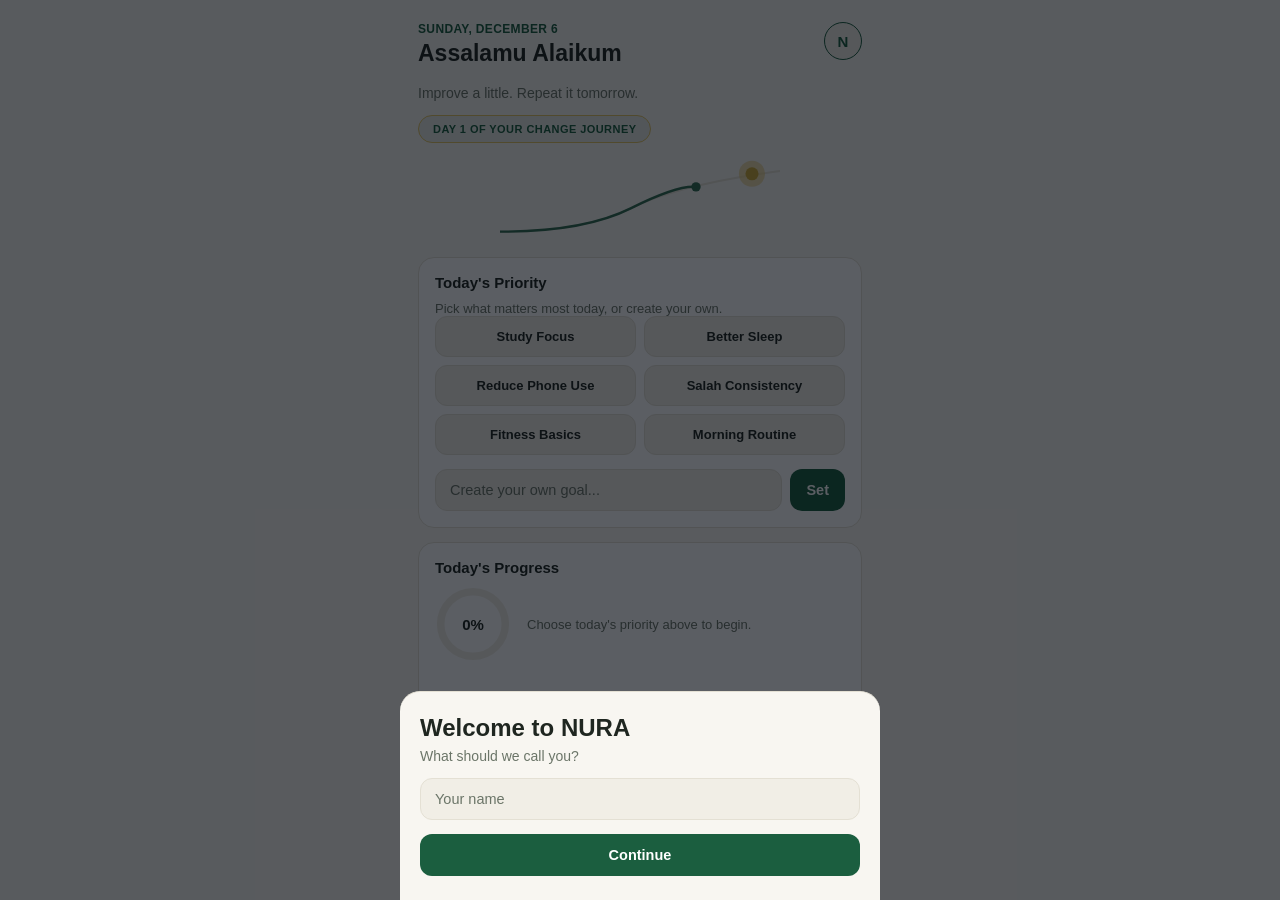
==== index.html @ 72ae1e0b "NURA pre-20 September baseline (from nura-claude a6e47e0, 2026-09-19) + Bhai context layer Historica" ====
<!DOCTYPE html>
<html lang="en">
<head>
<meta charset="UTF-8">
<meta name="viewport" content="width=device-width, initial-scale=1.0, maximum-scale=1, user-scalable=no">
<title>NURA (Pre-20 Baseline)</title>
<link rel="stylesheet" href="css/style.css">
</head>
<body>

<div id="app">

  <!-- HOME -->
  <main class="view" id="view-home" data-view="home">
    <header class="top-header">
      <div>
        <p class="eyebrow" id="home-date"></p>
        <h1 id="home-greeting">Assalamu Alaikum</h1>
      </div>
      <button class="avatar-btn" id="open-more-from-home" aria-label="Profile">
        <span id="avatar-initial">N</span>
      </button>
    </header>

    <p class="home-motivation" id="home-motivation">Today's small step still counts.</p>

    <div class="journey-badge">
      <span class="journey-badge-text" id="journey-badge-text">DAY 1 OF YOUR CHANGE JOURNEY</span>
    </div>

    <div class="journey-visual" aria-hidden="true">
      <svg viewBox="0 0 300 90" class="journey-svg">
        <path d="M0 80 Q 90 80 140 55 T 300 15" fill="none" stroke="var(--border)" stroke-width="2"/>
        <path d="M0 80 Q 90 80 140 55 T 210 32" fill="none" stroke="var(--mint)" stroke-width="2.5" stroke-linecap="round"/>
        <circle cx="210" cy="32" r="5" fill="var(--mint)"/>
        <circle cx="270" cy="18" r="14" fill="var(--gold-soft)" opacity="0.55"/>
        <circle cx="270" cy="18" r="7" fill="var(--gold)"/>
      </svg>
    </div>

    <div id="priority-card-home-slot"></div>

    <section class="card priority-card" id="priority-card-el">
      <div class="card-row">
        <h2>Today's Priority</h2>
      </div>

      <div id="priority-content">
        <div id="priority-checkin" class="hidden">
          <p class="priority-checkin-text" id="priority-checkin-text"></p>
          <div class="priority-checkin-buttons">
            <button class="action-btn primary" id="checkin-completed-btn">Completed</button>
            <button class="action-btn" id="checkin-partly-btn">Partly</button>
            <button class="action-btn warn" id="checkin-notyet-btn">Not yet</button>
          </div>
        </div>

        <div id="priority-picker" class="hidden">
          <p class="muted-line hidden" id="priority-adjustment-note"></p>
          <div id="priority-picker-main">
            <p class="muted-line">Pick what matters most today, or create your own.</p>
            <div class="preset-plan-grid" id="preset-plan-grid"></div>
            <div class="priority-custom-row">
              <input type="text" class="text-input" id="priority-custom-input" placeholder="Create your own goal..." maxlength="60">
              <button class="btn btn-primary" id="priority-custom-btn">Set</button>
            </div>
          </div>
          <div id="priority-picker-step" class="hidden"></div>
        </div>

        <div id="priority-active" class="hidden">
          <p class="priority-title" id="priority-title"></p>
          <p class="priority-why" id="priority-why"></p>

          <div id="priority-view-generic">
            <div id="priority-extra-content"></div>
            <div id="priority-timer-wrap">
              <div class="focus-duration-row hidden" id="focus-duration-row">
                <button class="duration-chip" data-minutes="5">5</button>
                <button class="duration-chip" data-minutes="10">10</button>
                <button class="duration-chip" data-minutes="15">15</button>
                <button class="duration-chip" data-minutes="20">20</button>
                <button class="duration-chip" data-minutes="25">25</button>
                <button class="duration-chip" data-minutes="30">30</button>
                <button class="duration-chip" data-minutes="45">45</button>
                <button class="duration-chip" data-minutes="60">60</button>
                <input type="number" id="focus-duration-custom" class="duration-custom-input" placeholder="Custom" min="1" max="180">
              </div>
              <p class="focus-clock" id="focus-clock">20:00</p>
              <div class="focus-controls">
                <button class="btn btn-primary btn-full" id="focus-start-btn">Start Now</button>
                <button class="btn btn-outline btn-full hidden" id="focus-pause-btn">Pause</button>
                <button class="btn btn-outline btn-full hidden" id="focus-stop-btn">Finish</button>
              </div>
            </div>
            <p class="priority-done-text hidden" id="priority-done-text">Completed today ✓</p>
          </div>

          <div id="priority-view-salah" class="hidden"></div>
          <div id="priority-view-sleep" class="hidden"></div>

          <button class="priority-change-link" id="priority-change-btn">Choose a different priority</button>
        </div>
      </div>
    </section>

    <section class="card">
      <div class="card-row">
        <h2>Today's Progress</h2>
      </div>
      <div class="progress-ring-row">
        <div class="progress-ring-wrap">
          <svg viewBox="0 0 80 80" class="progress-ring-svg">
            <circle cx="40" cy="40" r="34" class="progress-ring-track"/>
            <circle cx="40" cy="40" r="34" class="progress-ring-fill" id="progress-ring-fill"/>
          </svg>
          <span class="progress-ring-percent" id="progress-ring-percent">0%</span>
        </div>
        <p class="muted-line" id="progress-line">Not started yet.</p>
      </div>
      <div id="progress-graph-container"></div>
    </section>
  </main>

  <!-- SUNNAH -->
  <main class="view hidden" id="view-sunnah" data-view="sunnah">
    <header class="top-header">
      <div>
        <p class="eyebrow" id="sunnah-date"></p>
        <h1>Sunnah</h1>
      </div>
    </header>

    <div class="subtab-row" id="sunnah-subtabs">
      <button class="subtab active" data-subtab="routine">Routine</button>
      <button class="subtab" data-subtab="akhlaq">Akhlaq</button>
      <button class="subtab" data-subtab="duas">Duas</button>
      <button class="subtab" data-subtab="quran">Quran</button>
      <button class="subtab" data-subtab="hadith">Hadith &amp; Quiz</button>
    </div>

    <div id="sunnah-panel-routine" class="sunnah-panel">
      <section class="card">
        <p class="muted-line">Obligatory prayers and their nearby Sunnah/remembrance, organized by time. Tap to expand a section, then mark what you did.</p>
      </section>
      <div id="routine-sections"></div>
    </div>

    <div id="sunnah-panel-akhlaq" class="sunnah-panel hidden">
      <section class="card">
        <h2>Character (Akhlaq)</h2>
        <p class="muted-line">Practical daily character actions — not a ranking, just a personal check.</p>
        <div class="habit-list" id="akhlaq-list"></div>
      </section>
    </div>

    <div id="sunnah-panel-duas" class="sunnah-panel hidden">
      <div id="duas-search-row" class="duas-search-row">
        <input type="text" id="duas-search-input" class="text-input" placeholder="Search duas">
        <button class="chip-toggle" id="duas-favorites-toggle" aria-pressed="false">&#9733; Favorites</button>
      </div>
      <div id="duas-back-row" class="duas-back-row hidden">
        <button class="icon-btn" id="duas-back-btn">&#8592; Back</button>
      </div>
      <div id="duas-categories-view">
        <div class="dua-category-grid" id="dua-category-grid"></div>
      </div>
      <div id="duas-list-view" class="hidden">
        <h2 id="duas-list-title"></h2>
        <div class="dua-list" id="dua-list"></div>
      </div>
      <div id="duas-detail-view" class="hidden">
        <section class="card dua-detail-card">
          <div class="modal-header-row">
            <p class="hadith-source" id="dua-detail-source"></p>
            <button class="icon-btn dua-fav-btn" id="dua-detail-fav" aria-label="Toggle favorite">&#9733;</button>
          </div>
          <h2 id="dua-detail-title"></h2>
          <p class="dua-arabic" id="dua-detail-arabic" dir="rtl" lang="ar"></p>
          <p class="dua-translit" id="dua-detail-translit"></p>
          <p class="dua-meaning" id="dua-detail-meaning"></p>
          <div class="dua-detail-actions">
            <button class="btn btn-outline" id="dua-copy-btn">Copy</button>
            <button class="btn btn-outline" id="dua-share-btn">Share</button>
          </div>
        </section>
      </div>
      <div id="duas-search-results-view" class="hidden">
        <h2>Search results</h2>
        <div class="dua-list" id="dua-search-results"></div>
      </div>
    </div>

    <div id="sunnah-panel-quran" class="sunnah-panel hidden">
      <section class="card">
        <h2>Today's Verse</h2>
        <div class="verse-box hidden" id="verse-box">
          <p class="verse-ref" id="verse-ref"></p>
          <p class="verse-arabic" id="verse-arabic" dir="rtl" lang="ar"></p>
          <p class="verse-source">Source: Tanzil Project &middot; tanzil.net</p>
        </div>
      </section>

      <div id="quran-surah-list-view">
        <section class="card">
          <h2>Read the Full Quran</h2>
          <p class="panel-subnote">Arabic: Tanzil Project. English: Saheeh International. Urdu: Maulana Muhammad Junagarhi — both via the Quran Foundation API (api.quran.com). Translations load per surah and need an internet connection.</p>
          <input type="text" id="quran-surah-search" class="quran-surah-search" placeholder="Search surah name...">
        </section>
        <div class="dua-list" id="quran-surah-list"></div>
      </div>

      <div id="quran-surah-detail-view" class="hidden">
        <div class="duas-back-row">
          <button class="icon-btn" id="quran-surah-back-btn">&larr; All Surahs</button>
        </div>
        <section class="card" id="quran-surah-header"></section>
        <div id="quran-ayah-list"></div>
      </div>
    </div>

    <div id="sunnah-panel-hadith" class="sunnah-panel hidden">
      <div id="hadith-list-view">
        <section class="card">
          <p class="muted-line">Short, sourced lessons — tap one to read it and take the quiz.</p>
        </section>
        <div class="dua-list" id="hadith-list"></div>
      </div>
      <div id="hadith-detail-view" class="hidden">
        <div class="duas-back-row"><button class="icon-btn" id="hadith-back-btn">&#8592; Back</button></div>
        <section class="card" id="hadith-card">
          <p class="hadith-source" id="hadith-source"></p>
          <p class="hadith-arabic" id="hadith-arabic" dir="rtl" lang="ar"></p>
          <p class="hadith-text" id="hadith-text"></p>
          <p class="hadith-explain" id="hadith-explain"></p>
          <div id="quiz-area"></div>
        </section>
      </div>
    </div>
  </main>

  <!-- AI CHAT -->
  <main class="view hidden" id="view-chat" data-view="chat">
    <header class="top-header">
      <div>
        <p class="eyebrow">AI Chat</p>
        <h1>Bhai</h1>
      </div>
    </header>
    <section class="card">
      <p class="pending-note">Bhai reads your real NURA data on this device (today's Salah, plan, priority, progress) to suggest one realistic next step. It is rule-based, not a live AI model — nothing you type leaves this device. Not a doctor, therapist or scholar.</p>
    </section>
    <section class="card">
      <h2>What's going on?</h2>
      <div class="chat-options" id="chat-options"></div>
      <div class="chat-input-row">
        <input type="text" id="chat-input" class="text-input" placeholder="Or say it in your own words..." maxlength="300" autocomplete="off">
        <button class="btn btn-primary" id="chat-send-btn" type="button">Send</button>
      </div>
    </section>
    <section class="card hidden" id="chat-response-card">
      <div id="chat-response"></div>
    </section>
  </main>

  <!-- DUNIYA -->
  <main class="view hidden" id="view-duniya" data-view="duniya">
    <header class="top-header">
      <div>
        <p class="eyebrow">Everyday Self-Improvement</p>
        <h1>Duniya</h1>
      </div>
    </header>
    <p class="home-motivation">Improve one part of your life at a time.</p>

    <section class="card">
      <div class="card-row"><h2>Today</h2></div>
      <div id="duniya-today-content"></div>
    </section>

    <section class="card">
      <div class="card-row"><h2>Quick Actions</h2></div>
      <div class="preset-plan-grid" id="duniya-quick-actions"></div>
    </section>

    <section class="card">
      <div class="card-row"><h2>Life Areas</h2></div>
      <div class="duniya-area-grid" id="duniya-area-grid"></div>
    </section>
  </main>

  <!-- DUNIYA: TOOL (hosts the shared priority card, keeps Study/Phone/Sleep/Fitness inside Duniya) -->
  <main class="view hidden" id="view-duniya-tool" data-view="duniya-tool">
    <header class="top-header">
      <div>
        <p class="eyebrow"><button class="icon-btn" id="duniya-tool-back">&larr; Duniya</button></p>
        <h1>Duniya</h1>
      </div>
    </header>
    <div id="priority-card-duniya-slot"></div>
  </main>

  <!-- DUNIYA: PLAN MY DAY -->
  <main class="view hidden" id="view-duniya-plan" data-view="duniya-plan">
    <header class="top-header">
      <div>
        <p class="eyebrow"><button class="icon-btn" id="duniya-plan-back">&larr; Duniya</button></p>
        <h1>Plan My Day</h1>
      </div>
    </header>
    <div id="duniya-plan-content"></div>
  </main>

  <!-- DUNIYA: HABITS & DISCIPLINE -->
  <main class="view hidden" id="view-duniya-habits" data-view="duniya-habits">
    <header class="top-header">
      <div>
        <p class="eyebrow"><button class="icon-btn" id="duniya-habits-back">&larr; Duniya</button></p>
        <h1>Habits &amp; Discipline</h1>
      </div>
    </header>
    <p class="muted-line" style="margin-bottom:14px;">Missed yesterday? Restart today. No streaks, no shame.</p>
    <section class="card">
      <div class="habit-list" id="duniya-habit-list"></div>
      <div class="add-task-row" style="margin-top:10px;">
        <input type="text" class="text-input" id="duniya-habit-input" placeholder="e.g. Drink water" maxlength="40">
        <button class="btn btn-primary" id="duniya-habit-add-btn">Add</button>
      </div>
    </section>
    <section class="card" style="margin-top:14px;">
      <h2>Recovery</h2>
      <p class="muted-line" style="margin:4px 0 10px;">A private space to quit or control a habit. Stays on this device.</p>
      <button class="btn btn-outline btn-full" id="open-recovery-btn">Open Recovery</button>
    </section>
  </main>

  <!-- DUNIYA: RECOVERY -->
  <main class="view hidden" id="view-duniya-recovery" data-view="duniya-recovery">
    <header class="top-header">
      <div>
        <p class="eyebrow"><button class="icon-btn" id="duniya-recovery-back">&larr; Habits</button></p>
        <h1>Recovery</h1>
      </div>
    </header>
    <section class="card" id="duniya-recovery-content"></section>
  </main>

  <!-- DUNIYA: PRODUCTIVITY -->
  <main class="view hidden" id="view-duniya-productivity" data-view="duniya-productivity">
    <header class="top-header">
      <div>
        <p class="eyebrow"><button class="icon-btn" id="duniya-productivity-back">&larr; Duniya</button></p>
        <h1>Productivity</h1>
      </div>
    </header>
    <section class="card">
      <h2>Top 3 tasks today</h2>
      <div id="duniya-top3-list"></div>
    </section>
    <section class="card">
      <h2>End-of-day review</h2>
      <p class="muted-line">One honest note about today.</p>
      <textarea id="duniya-eod-note" class="text-input reflection-textarea" maxlength="200" rows="3"></textarea>
      <button class="btn btn-outline btn-full" id="duniya-eod-save-btn">Save</button>
    </section>
  </main>

  <!-- DUNIYA: MENTAL WELLBEING -->
  <main class="view hidden" id="view-duniya-wellbeing" data-view="duniya-wellbeing">
    <header class="top-header">
      <div>
        <p class="eyebrow"><button class="icon-btn" id="duniya-wellbeing-back">&larr; Duniya</button></p>
        <h1>Mental Wellbeing</h1>
      </div>
    </header>
    <p class="pending-note" style="margin-bottom:14px;">NURA offers grounding support, not medical or mental-health diagnosis. If things feel serious or ongoing, please reach out to a real professional.</p>
    <div class="chat-options" id="duniya-wellbeing-options"></div>
    <section class="card hidden" id="duniya-wellbeing-response-card">
      <div id="duniya-wellbeing-response"></div>
    </section>
  </main>

  <!-- DUNIYA: CAREER & SKILLS -->
  <main class="view hidden" id="view-duniya-career" data-view="duniya-career">
    <header class="top-header">
      <div>
        <p class="eyebrow"><button class="icon-btn" id="duniya-career-back">&larr; Duniya</button></p>
        <h1>Career &amp; Skills</h1>
      </div>
    </header>
    <section class="card" id="duniya-career-content"></section>
  </main>

  <!-- DUNIYA: MONEY HABITS -->
  <main class="view hidden" id="view-duniya-money" data-view="duniya-money">
    <header class="top-header">
      <div>
        <p class="eyebrow"><button class="icon-btn" id="duniya-money-back">&larr; Duniya</button></p>
        <h1>Money Habits</h1>
      </div>
    </header>
    <section class="card" id="duniya-money-content"></section>
  </main>

  <!-- DUNIYA: PHONE CONTROL → INTENTIONAL OPEN -->
  <main class="view hidden" id="view-duniya-phone-guard" data-view="duniya-phone-guard">
    <header class="top-header">
      <div>
        <p class="eyebrow"><button class="icon-btn" id="duniya-phone-guard-back">&larr; Phone Control</button></p>
        <h1>Intentional Open</h1>
      </div>
    </header>
    <section class="card" id="duniya-phone-guard-content"></section>
  </main>

  <!-- DUNIYA: PERSONAL GROWTH -->
  <main class="view hidden" id="view-duniya-growth" data-view="duniya-growth">
    <header class="top-header">
      <div>
        <p class="eyebrow"><button class="icon-btn" id="duniya-growth-back">&larr; Duniya</button></p>
        <h1>Personal Growth</h1>
      </div>
    </header>
    <section class="card" id="duniya-growth-content"></section>
  </main>

  <!-- VAULT -->
  <main class="view hidden" id="view-vault" data-view="vault">
    <header class="top-header">
      <div>
        <p class="eyebrow">Vault</p>
        <h1>Hamdard</h1>
      </div>
    </header>

    <!-- SETUP: no passphrase yet -->
    <div id="vault-setup" class="vault-screen hidden">
      <section class="card">
        <p class="muted-line">Your Vault is a private space on this device for reflection, struggle notes, a career audit, and your personal principles. Set a passphrase to protect it — nothing here is ever sent anywhere.</p>
      </section>
      <section class="card">
        <h2>Create a Vault passphrase</h2>
        <input type="password" id="vault-setup-pass" class="text-input" placeholder="Choose a passphrase" autocomplete="new-password">
        <input type="password" id="vault-setup-confirm" class="text-input" placeholder="Confirm passphrase" autocomplete="new-password">
        <p class="quiz-feedback hidden" id="vault-setup-error"></p>
        <p class="pending-note">If you lose this passphrase, your entries cannot be recovered — there is no reset. Clearing your browser or app storage will also permanently delete everything here.</p>
        <button class="btn btn-primary btn-full" id="vault-setup-create">Create Vault</button>
      </section>
    </div>

    <!-- LOCKED -->
    <div id="vault-locked" class="vault-screen hidden">
      <section class="card">
        <h2>Vault is locked</h2>
        <p class="muted-line">Enter your passphrase to unlock.</p>
        <input type="password" id="vault-unlock-pass" class="text-input" placeholder="Passphrase" autocomplete="current-password">
        <p class="quiz-feedback hidden" id="vault-unlock-error"></p>
        <button class="btn btn-primary btn-full" id="vault-unlock-btn">Unlock</button>
        <button class="btn btn-outline btn-full" id="vault-forgot-btn">Forgot passphrase?</button>
      </section>
    </div>

    <!-- FORGOT PASSPHRASE -->
    <div id="vault-forgot" class="vault-screen hidden">
      <section class="card">
        <h2>Forgot your passphrase?</h2>
        <p class="pending-note">There is no way to recover a lost Vault passphrase — it is never stored anywhere, even by this app. The only option is to permanently erase this Vault and start a new one. Everything currently inside it will be lost.</p>
        <button class="btn btn-outline btn-full btn-danger" id="vault-forgot-erase-btn">Erase this Vault and start over</button>
        <button class="btn btn-outline btn-full" id="vault-forgot-back-btn">Go back</button>
      </section>
    </div>

    <!-- HOME (unlocked) -->
    <div id="vault-home" class="vault-screen hidden">
      <section class="card">
        <div class="card-row"><h2>Your Private Space</h2><button class="icon-btn" id="vault-lock-btn">Lock</button></div>
        <input type="text" id="vault-search-input" class="text-input" placeholder="Search your entries">
      </section>
      <div id="vault-search-results-wrap" class="hidden">
        <div class="dua-list" id="vault-search-results"></div>
      </div>
      <div id="vault-section-grid-wrap">
        <div class="dua-category-grid" id="vault-section-grid"></div>
      </div>
      <button class="btn btn-outline btn-full" id="vault-settings-open-btn">Vault settings</button>
    </div>

    <!-- SECTION LIST -->
    <div id="vault-section-view" class="vault-screen hidden">
      <div class="duas-back-row"><button class="icon-btn" id="vault-section-back">&#8592; Back</button></div>
      <div class="card-row"><h2 id="vault-section-title"></h2><button class="btn btn-primary" id="vault-new-entry-btn">+ New</button></div>
      <div class="dua-list" id="vault-entry-list"></div>
    </div>

    <!-- ENTRY FORM -->
    <div id="vault-entry-form" class="vault-screen hidden">
      <div class="duas-back-row"><button class="icon-btn" id="vault-form-back">&#8592; Cancel</button></div>
      <section class="card">
        <input type="text" id="vault-entry-title-input" class="text-input" placeholder="Title (optional)">
        <textarea id="vault-entry-body-input" class="text-input vault-textarea" placeholder="Write freely — this is private." rows="10"></textarea>
        <button class="btn btn-primary btn-full" id="vault-entry-save-btn">Save entry</button>
      </section>
    </div>

    <!-- ENTRY DETAIL -->
    <div id="vault-entry-detail" class="vault-screen hidden">
      <div class="duas-back-row"><button class="icon-btn" id="vault-detail-back">&#8592; Back</button></div>
      <section class="card">
        <p class="hadith-source" id="vault-detail-date"></p>
        <h2 id="vault-detail-title"></h2>
        <p class="dua-meaning vault-body-text" id="vault-detail-body"></p>
        <div class="dua-detail-actions">
          <button class="btn btn-outline" id="vault-detail-edit">Edit</button>
          <button class="btn btn-outline btn-danger" id="vault-detail-delete">Delete</button>
        </div>
      </section>
    </div>

    <!-- SETTINGS -->
    <div id="vault-settings-view" class="vault-screen hidden">
      <div class="duas-back-row"><button class="icon-btn" id="vault-settings-back">&#8592; Back</button></div>
      <section class="card">
        <h2>Change passphrase</h2>
        <input type="password" id="vault-change-current" class="text-input" placeholder="Current passphrase">
        <input type="password" id="vault-change-new" class="text-input" placeholder="New passphrase">
        <input type="password" id="vault-change-confirm" class="text-input" placeholder="Confirm new passphrase">
        <p class="quiz-feedback hidden" id="vault-change-error"></p>
        <button class="btn btn-primary btn-full" id="vault-change-btn">Change passphrase</button>
      </section>
      <section class="card">
        <h2>Clear Vault</h2>
        <p class="pending-note">This permanently deletes your passphrase and every entry on this device. This cannot be undone.</p>
        <button class="btn btn-outline btn-full btn-danger" id="vault-clear-btn">Clear Vault permanently</button>
      </section>
      <section class="card">
        <h2>Encryption</h2>
        <p class="muted-line">Entries are encrypted with AES-GCM (256-bit) using the browser's built-in Web Crypto API. The key is derived from your passphrase with PBKDF2 (150,000 iterations) and is never stored — only held in memory while unlocked, and only on this device. This has not been independently security-audited.</p>
      </section>
    </div>
  </main>

  <!-- MORE -->
  <main class="view hidden" id="view-more" data-view="more">
    <header class="top-header">
      <div>
        <p class="eyebrow">More</p>
        <h1>Profile &amp; Settings</h1>
      </div>
    </header>

    <section class="card">
      <h2>Profile</h2>
      <p class="muted-line" id="more-name-display"></p>
      <button class="btn btn-outline btn-full" id="edit-name-btn">Change name</button>
    </section>

    <section class="card">
      <h2>Hamdard</h2>
      <p class="muted-line">Your private, encrypted reflection space.</p>
      <button class="btn btn-outline btn-full" id="open-hamdard-btn">Open Hamdard</button>
    </section>

    <section class="card">
      <h2>What NURA Knows About Me</h2>
      <p class="muted-line" style="margin:4px 0 10px;">Routines and patterns NURA has learned from your activity. Review, correct or forget them.</p>
      <button class="btn btn-outline btn-full" id="open-memory-btn">Open</button>
    </section>

    <section class="card">
      <h2>Today's Coins</h2>
      <p class="coins-line"><span id="coins-count">0</span> learning coins</p>
      <p class="pending-note">Redemption, monetary value, and partnerships are undecided — these are a learning tracker only, not currency.</p>
    </section>

    <section class="card">
      <h2>Your Data</h2>
      <button class="btn btn-outline btn-full" id="export-data-btn">Export my data (JSON)</button>
      <button class="btn btn-outline btn-full btn-danger" id="clear-data-btn">Delete all my data</button>
    </section>

    <section class="card">
      <h2>Feature Status</h2>
      <ul class="status-list" id="feature-status-list"></ul>
    </section>

    <section class="card">
      <h2>About this build</h2>
      <p class="muted-line">NURA — Pre-20 September baseline. Restored from the project as it stood on 19 Sep 2026 (commit a6e47e0), with one addition: Bhai now reads your real NURA data to suggest a next step. It keeps its own data on this device, separate from the current NURA app.</p>
    </section>
  </main>

  <!-- MEMORY: WHAT NURA KNOWS ABOUT ME -->
  <main class="view hidden" id="view-memory" data-view="memory">
    <header class="top-header">
      <div>
        <p class="eyebrow"><button class="icon-btn" id="memory-back">&larr; More</button></p>
        <h1>What NURA Knows About Me</h1>
      </div>
    </header>
    <section class="card" id="memory-content"></section>
  </main>

  <!-- BOTTOM NAV -->
  <nav class="bottom-nav">
    <button class="nav-btn active" data-nav="home" aria-label="Home">
      <svg viewBox="0 0 24 24" width="22" height="22"><path d="M12 3l9 8h-3v9h-5v-6h-2v6H6v-9H3z"/></svg>
      <span>Home</span>
    </button>
    <button class="nav-btn" data-nav="sunnah" aria-label="Sunnah">
      <svg viewBox="0 0 24 24" width="22" height="22"><path d="M5 4h14v16l-7-4-7 4z"/></svg>
      <span>Sunnah</span>
    </button>
    <button class="nav-btn" data-nav="chat" aria-label="AI Chat">
      <svg viewBox="0 0 24 24" width="22" height="22"><path d="M4 4h16v12H7l-3 3z"/></svg>
      <span>AI Chat</span>
    </button>
    <button class="nav-btn" data-nav="duniya" aria-label="Duniya">
      <svg viewBox="0 0 24 24" width="22" height="22"><circle cx="12" cy="12" r="9"/><path d="M3 12h18M12 3a13 13 0 0 1 0 18a13 13 0 0 1 0-18z"/></svg>
      <span>Duniya</span>
    </button>
    <button class="nav-btn" data-nav="more" aria-label="More">
      <svg viewBox="0 0 24 24" width="22" height="22"><circle cx="5" cy="12" r="1.5"/><circle cx="12" cy="12" r="1.5"/><circle cx="19" cy="12" r="1.5"/></svg>
      <span>More</span>
    </button>
  </nav>

</div>

<!-- NAME MODAL -->
<div class="modal-overlay hidden" id="modal-name">
  <div class="modal-sheet">
    <h2>Welcome to NURA</h2>
    <p class="modal-sub">What should we call you?</p>
    <input type="text" id="name-input" class="text-input" placeholder="Your name" maxlength="30">
    <button class="btn btn-primary btn-full" id="name-save">Continue</button>
  </div>
</div>

<!-- FOCUS HONEST-COMPLETION MODAL -->
<div class="modal-overlay hidden" id="modal-focus-check">
  <div class="modal-sheet">
    <h2>Session ended</h2>
    <p class="modal-sub" id="focus-check-text">Did you actually finish the task, or just the timer?</p>
    <button class="btn btn-primary btn-full" id="focus-check-done">Yes, I finished it</button>
    <button class="btn btn-outline btn-full" id="focus-check-notdone">No, still working on it</button>
  </div>
</div>

<!-- PROGRESS DETAILS MODAL -->
<div class="modal-overlay hidden" id="modal-progress-details">
  <div class="modal-sheet">
    <div class="modal-header-row">
      <h2>Progress Details</h2>
      <button class="icon-btn" id="progress-details-close" aria-label="Close">&#10005;</button>
    </div>
    <p class="modal-sub">Today</p>
    <div id="progress-details-today"></div>
    <p class="modal-sub" style="margin-top:16px;">Last 7 days</p>
    <div id="progress-details-week"></div>
  </div>
</div>

<!-- SHIELD MODAL -->
<div class="modal-overlay hidden" id="modal-shield">
  <div class="modal-sheet">
    <div class="modal-header-row">
      <h2>Shield</h2>
      <button class="icon-btn" id="shield-close" aria-label="Close">&#10005;</button>
    </div>
    <p class="pending-note">Prototype: a manual pause you choose to start. This does not detect, block, or monitor anything on your phone.</p>
    <div id="shield-step-start">
      <p class="modal-sub">Take 30 seconds before you decide.</p>
      <p class="shield-clock" id="shield-clock">0:30</p>
      <button class="btn btn-primary btn-full" id="shield-begin-btn">Start the pause</button>
    </div>
    <div id="shield-step-reason" class="hidden">
      <p class="modal-sub">What's one reason this matters to you right now?</p>
      <input type="text" id="shield-reason-input" class="text-input" placeholder="Write a short reason" maxlength="80">
      <p class="modal-sub">A small grounding step:</p>
      <p class="shield-grounding">Take three slow breaths. Unclench your jaw and shoulders. Notice one thing you can see, hear, and feel right now.</p>
      <button class="btn btn-primary btn-full" id="shield-done-btn">I'm okay, close this</button>
      <button class="btn btn-outline btn-full" id="shield-goal-btn">Take me to today's priority</button>
    </div>
  </div>
</div>

<!-- SIMPLE TOAST -->
<div class="toast hidden" id="toast"></div>

<script src="js/duas-data.js"></script>
<script src="js/ruku-data.js"></script>
<script src="js/quran-meta.js"></script>
<script src="js/app.js"></script>
</body>
</html>
---- css/style.css ----
:root {
  --bg: #F8F6F1;
  --surface: #FFFFFF;
  --surface-2: #F1EEE6;
  --border: #E4E0D4;
  --mint: #1B5E3F;
  --mint-soft: #3E8A63;
  --gold: #C9A227;
  --gold-soft: #E3C766;
  --text: #1F2620;
  --muted: #6B7568;
  --danger: #C0392B;
  --on-accent: #FFFFFF;
}

* { box-sizing: border-box; }

html, body {
  margin: 0;
  padding: 0;
  background: var(--bg);
  color: var(--text);
  font-family: -apple-system, BlinkMacSystemFont, "Segoe UI", Roboto, Helvetica, Arial, sans-serif;
  -webkit-tap-highlight-color: transparent;
}

#app {
  max-width: 480px;
  margin: 0 auto;
  min-height: 100vh;
  padding-bottom: 84px;
  position: relative;
}

.hidden { display: none !important; }

.view { padding: 22px 18px 20px; }

.top-header {
  display: flex;
  justify-content: space-between;
  align-items: flex-start;
  margin-bottom: 18px;
}

.eyebrow {
  margin: 0 0 4px;
  font-size: 12px;
  color: var(--mint);
  font-weight: 600;
  letter-spacing: 0.03em;
  text-transform: uppercase;
}

.top-header h1 { margin: 0; font-size: 23px; color: var(--text); }

/* HOME: JOURNEY + PRIORITY */
.home-motivation { margin: 0 0 14px; font-size: 14px; color: var(--muted); }

.journey-badge {
  display: inline-flex;
  align-items: center;
  background: rgba(27, 94, 63, 0.08);
  border: 1px solid var(--gold-soft);
  border-radius: 999px;
  padding: 7px 14px;
  margin-bottom: 14px;
}
.journey-badge-text {
  font-size: 11px;
  font-weight: 700;
  letter-spacing: 0.04em;
  color: var(--mint);
}

.journey-visual { display: flex; justify-content: center; margin-bottom: 16px; opacity: 0.9; }
.journey-svg { width: 100%; max-width: 280px; height: auto; }

.priority-card { border-color: var(--gold-soft); }

.priority-checkin-text { font-size: 14.5px; line-height: 1.6; margin: 0 0 14px; }
.priority-checkin-buttons { display: flex; gap: 8px; flex-wrap: wrap; }

.priority-done-text { font-size: 15px; font-weight: 700; color: var(--mint); text-align: center; margin: 8px 0 4px; }

/* TODAY'S PROGRESS RING */
.progress-ring-row { display: flex; align-items: center; gap: 16px; }
.progress-ring-wrap { position: relative; width: 76px; height: 76px; flex-shrink: 0; }
.progress-ring-svg { width: 76px; height: 76px; transform: rotate(-90deg); }
.progress-ring-track { fill: none; stroke: var(--surface-2); stroke-width: 8; }
.progress-ring-fill {
  fill: none;
  stroke: var(--mint);
  stroke-width: 8;
  stroke-linecap: round;
  stroke-dasharray: 213.6;
  stroke-dashoffset: 213.6;
  transition: stroke-dashoffset 0.4s ease;
}
.progress-ring-percent {
  position: absolute;
  inset: 0;
  display: flex;
  align-items: center;
  justify-content: center;
  font-size: 15px;
  font-weight: 700;
  color: var(--text);
}
#priority-adjustment-note { background: var(--surface-2); border: 1px dashed var(--border); border-radius: 10px; padding: 10px 12px; margin: 0 0 12px; }

.priority-title { font-size: 18px; font-weight: 700; margin: 0 0 6px; color: var(--text); }
.priority-why { font-size: 13px; color: var(--muted); margin: 0 0 16px; line-height: 1.5; }

.priority-change-link {
  display: block;
  width: 100%;
  text-align: center;
  background: none;
  border: none;
  color: var(--muted);
  font-size: 12.5px;
  text-decoration: underline;
  cursor: pointer;
  padding: 10px 6px 0;
  font-family: inherit;
}

.preset-plan-grid {
  display: grid;
  grid-template-columns: 1fr 1fr;
  gap: 8px;
  margin-bottom: 14px;
}
.preset-plan-chip {
  background: var(--surface-2);
  border: 1px solid var(--border);
  color: var(--text);
  border-radius: 12px;
  padding: 12px 10px;
  font-size: 13px;
  font-weight: 600;
  cursor: pointer;
  font-family: inherit;
  text-align: center;
}
.preset-plan-chip:active { border-color: var(--mint); color: var(--mint); }
.preset-plan-chip.active-chip { border-color: var(--mint); color: var(--mint); background: rgba(27, 94, 63, 0.08); }

.priority-custom-row { display: flex; gap: 8px; }
.priority-custom-row .text-input { margin-bottom: 0; flex: 1; }

/* PICKER SUB-STEPS (study duration, fitness body part/duration, salah setup) */
.picker-step-back {
  background: none;
  border: none;
  color: var(--muted);
  font-size: 12.5px;
  cursor: pointer;
  padding: 0 0 10px;
  font-family: inherit;
}
.picker-step-title { font-size: 14px; font-weight: 600; margin: 0 0 10px; }

/* SALAH */
.salah-next-label { font-size: 11.5px; color: var(--muted); text-transform: uppercase; letter-spacing: 0.04em; margin: 0 0 2px; }
.salah-next-name { font-size: 22px; font-weight: 700; margin: 0 0 4px; }
.salah-next-clock { font-size: 13px; color: var(--muted); margin: 0 0 14px; }
.salah-countdown { font-size: 32px; font-weight: 700; text-align: center; margin: 6px 0 16px; color: var(--mint); font-variant-numeric: tabular-nums; }
.salah-day-list { display: flex; justify-content: space-between; gap: 6px; margin: 14px 0 16px; }
.salah-day-item { flex: 1; text-align: center; padding: 8px 2px; border-radius: 10px; background: var(--surface-2); border: 1px solid var(--border); }
.salah-day-item.done { border-color: var(--mint); background: rgba(27, 94, 63, 0.08); }
.salah-day-item.current { border-color: var(--gold); }
.salah-day-name { display: block; font-size: 10.5px; color: var(--muted); margin-bottom: 3px; }
.salah-day-mark { display: block; font-size: 13px; }
.salah-setup-text { font-size: 13.5px; line-height: 1.6; margin: 0 0 14px; color: var(--muted); }
.salah-recovery-note { font-size: 12.5px; color: var(--mint-soft); margin: 0 0 12px; }

/* FITNESS */
.fitness-warmup-list { list-style: none; margin: 0 0 16px; padding: 0; display: flex; flex-direction: column; gap: 6px; }
.fitness-warmup-list li { font-size: 13.5px; background: var(--surface-2); border: 1px solid var(--border); border-radius: 10px; padding: 9px 12px; }
.fitness-meta-line { font-size: 12.5px; color: var(--muted); margin: 0 0 12px; }

/* CHECKLISTS (study prep, sleep prep) */
.checklist { display: flex; flex-direction: column; gap: 8px; margin: 0 0 16px; }
.checklist-item { display: flex; align-items: center; gap: 10px; background: var(--surface-2); border: 1px solid var(--border); border-radius: 10px; padding: 10px 12px; font-size: 13.5px; cursor: pointer; }
.checklist-item input { width: 18px; height: 18px; accent-color: var(--mint); flex-shrink: 0; }

/* PROGRESS GRAPH */
.progress-graph-row { display: flex; align-items: flex-end; gap: 6px; height: 80px; margin: 4px 0 6px; cursor: pointer; }
.progress-graph-bar-wrap { flex: 1; display: flex; flex-direction: column; align-items: center; justify-content: flex-end; height: 100%; }
.progress-graph-bar { width: 100%; max-width: 22px; background: var(--surface-2); border-radius: 5px 5px 0 0; min-height: 4px; transition: height 0.3s ease; }
.progress-graph-bar.has-data { background: var(--mint); }
.progress-graph-bar.is-today { background: var(--gold); }
.progress-graph-label { font-size: 10px; color: var(--muted); margin-top: 5px; }
.progress-graph-empty { font-size: 12.5px; color: var(--muted); text-align: center; padding: 20px 10px; }
.progress-tap-hint { font-size: 11px; color: var(--muted); text-align: center; margin: 0; }

/* PROGRESS DETAILS SHEET */
.progress-detail-row { display: flex; justify-content: space-between; align-items: center; padding: 9px 0; border-bottom: 1px solid var(--border); font-size: 13.5px; }
.progress-detail-row:last-child { border-bottom: none; }
.progress-detail-label { color: var(--muted); }
.progress-detail-value { font-weight: 700; }

.avatar-btn {
  width: 38px;
  height: 38px;
  border-radius: 50%;
  background: var(--surface-2);
  border: 1.5px solid var(--mint);
  color: var(--mint);
  font-weight: 700;
  font-size: 15px;
  cursor: pointer;
}

.card {
  background: var(--surface);
  border: 1px solid var(--border);
  border-radius: 16px;
  padding: 16px;
  margin-bottom: 14px;
}

.card h2 { margin: 0; font-size: 15px; color: var(--text); }

.card-row {
  display: flex;
  justify-content: space-between;
  align-items: center;
  margin-bottom: 10px;
}

.count-badge {
  background: var(--surface-2);
  color: var(--mint);
  font-size: 12px;
  font-weight: 600;
  padding: 4px 10px;
  border-radius: 999px;
  border: 1px solid var(--border);
  white-space: nowrap;
}

.muted-line { color: var(--muted); font-size: 13px; margin: 0; }

.pending-note {
  color: var(--muted);
  font-size: 12.5px;
  line-height: 1.5;
  background: var(--surface-2);
  border: 1px dashed var(--border);
  border-radius: 10px;
  padding: 10px 12px;
  margin: 0;
}

.next-action-card { border-color: var(--mint); }
.next-action-text { margin: 0; font-size: 15px; font-weight: 600; }

.btn {
  border: none;
  border-radius: 12px;
  padding: 13px 16px;
  font-size: 14.5px;
  font-weight: 600;
  cursor: pointer;
  font-family: inherit;
}

.btn-full { width: 100%; margin-bottom: 8px; }
.btn-full:last-child { margin-bottom: 0; }

.btn-primary { background: var(--mint); color: var(--on-accent); }
.btn-primary:active { background: var(--mint-soft); }

.btn-outline {
  background: transparent;
  color: var(--mint);
  border: 1.5px solid var(--mint);
}
.btn-outline:active { background: var(--surface-2); }

.btn-danger { color: var(--danger); border-color: var(--danger); }

.btn-shield {
  background: var(--surface-2);
  color: var(--mint);
  border: 1.5px solid var(--border);
  margin-top: 4px;
}

.action-btn {
  background: none;
  border: 1px solid var(--border);
  color: var(--text);
  border-radius: 999px;
  padding: 7px 12px;
  font-size: 12px;
  font-weight: 600;
  cursor: pointer;
  font-family: inherit;
}
.action-btn.primary { border-color: var(--mint); color: var(--mint); }
.action-btn.warn { border-color: var(--danger); color: var(--danger); }

.chat-action-btn {
  display: inline-block;
  margin-top: 4px;
  background: var(--mint);
  color: var(--on-accent);
  border: none;
  border-radius: 999px;
  padding: 10px 16px;
  font-size: 13px;
  font-weight: 700;
  cursor: pointer;
  font-family: inherit;
}

.text-input {
  width: 100%;
  padding: 12px 14px;
  border-radius: 12px;
  border: 1.5px solid var(--border);
  font-size: 14.5px;
  margin-bottom: 14px;
  font-family: inherit;
  background: var(--surface-2);
  color: var(--text);
}
.text-input::placeholder { color: var(--muted); }

/* FOCUS TIMER */
.focus-duration-row {
  display: flex;
  flex-wrap: wrap;
  gap: 6px;
  margin: 4px 0 2px;
}
.duration-chip {
  background: var(--surface-2);
  border: 1px solid var(--border);
  color: var(--muted);
  border-radius: 999px;
  padding: 7px 12px;
  font-size: 12.5px;
  font-weight: 600;
  cursor: pointer;
  font-family: inherit;
}
.duration-chip.active { background: var(--mint); color: var(--on-accent); border-color: var(--mint); }
.duration-chip:disabled { opacity: 0.4; cursor: not-allowed; }
.duration-custom-input {
  width: 68px;
  background: var(--surface-2);
  border: 1px solid var(--border);
  color: var(--text);
  border-radius: 999px;
  padding: 7px 10px;
  font-size: 12.5px;
  font-family: inherit;
}
.duration-custom-input::placeholder { color: var(--muted); }
.duration-custom-input:disabled { opacity: 0.4; cursor: not-allowed; }
.focus-clock {
  font-size: 40px;
  font-weight: 700;
  text-align: center;
  margin: 10px 0;
  color: var(--mint);
  font-variant-numeric: tabular-nums;
}
.focus-controls { display: flex; flex-direction: column; }

/* NAV */
.bottom-nav {
  position: fixed;
  bottom: 0;
  left: 50%;
  transform: translateX(-50%);
  width: 100%;
  max-width: 480px;
  background: var(--surface);
  border-top: 1px solid var(--border);
  display: flex;
  align-items: center;
  justify-content: space-around;
  padding: 8px 4px calc(8px + env(safe-area-inset-bottom));
  z-index: 50;
}

.nav-btn {
  background: none;
  border: none;
  display: flex;
  flex-direction: column;
  align-items: center;
  gap: 2px;
  color: var(--muted);
  font-size: 10.5px;
  font-family: inherit;
  padding: 6px 4px;
  cursor: pointer;
}
.nav-btn svg { fill: none; stroke: currentColor; stroke-width: 2; }
.nav-btn.active { color: var(--mint); }
.nav-btn.active svg { fill: var(--mint); stroke: var(--mint); }

/* MODALS */
.modal-overlay {
  position: fixed;
  inset: 0;
  background: rgba(4, 8, 16, 0.65);
  display: flex;
  align-items: flex-end;
  justify-content: center;
  z-index: 100;
}

.modal-sheet {
  background: var(--bg);
  width: 100%;
  max-width: 480px;
  border-radius: 20px 20px 0 0;
  padding: 22px 20px calc(24px + env(safe-area-inset-bottom));
  max-height: 85vh;
  overflow-y: auto;
  border-top: 1px solid var(--border);
}

.modal-sheet h2 { margin: 0 0 6px; color: var(--text); }
.modal-sub { margin: 0 0 14px; font-size: 14px; color: var(--muted); }

.modal-header-row {
  display: flex;
  justify-content: space-between;
  align-items: center;
}

.icon-btn {
  background: none;
  border: none;
  font-size: 15px;
  color: var(--text);
  cursor: pointer;
  padding: 4px 8px;
}

/* SUNNAH SUBTABS */
.subtab-row {
  display: flex;
  gap: 6px;
  overflow-x: auto;
  margin-bottom: 14px;
  padding-bottom: 2px;
}
.subtab {
  background: var(--surface);
  border: 1px solid var(--border);
  color: var(--muted);
  padding: 8px 13px;
  border-radius: 999px;
  font-size: 12.5px;
  font-weight: 600;
  white-space: nowrap;
  cursor: pointer;
  font-family: inherit;
}
.subtab.active { background: var(--mint); color: var(--on-accent); border-color: var(--mint); }

.sunnah-section {
  background: var(--surface);
  border: 1px solid var(--border);
  border-radius: 14px;
  margin-bottom: 10px;
  overflow: hidden;
}
.sunnah-section-header {
  display: flex;
  align-items: center;
  justify-content: space-between;
  padding: 14px 16px;
  cursor: pointer;
  background: none;
  border: none;
  width: 100%;
  font-family: inherit;
  text-align: left;
  color: var(--text);
}
.sunnah-section-title { display: flex; align-items: center; gap: 10px; }
.sunnah-section-title h3 { margin: 0; font-size: 14px; }
.sunnah-section-chevron { transition: transform 0.15s ease; color: var(--muted); }
.sunnah-section.open .sunnah-section-chevron { transform: rotate(90deg); }
.sunnah-section-body { padding: 0 16px 14px; display: flex; flex-direction: column; gap: 8px; }
.sunnah-section-body.hidden { display: none; }

.habit-list { display: flex; flex-direction: column; gap: 8px; }
.habit-item {
  display: flex;
  align-items: center;
  justify-content: space-between;
  background: var(--surface-2);
  border: 1px solid var(--border);
  border-radius: 12px;
  padding: 11px 13px;
}
.habit-item .name { font-size: 13.5px; }
.habit-toggle {
  border: 1.5px solid var(--mint);
  background: transparent;
  color: var(--mint);
  border-radius: 999px;
  padding: 6px 13px;
  font-size: 12px;
  font-weight: 600;
  cursor: pointer;
  font-family: inherit;
  white-space: nowrap;
}
.habit-toggle.done { background: var(--mint); color: var(--on-accent); }

/* VERSE */
.verse-box { background: var(--surface-2); border: 1px solid var(--border); border-radius: 14px; padding: 16px; text-align: center; }
.verse-ref { margin: 0 0 8px; font-size: 12px; color: var(--mint); font-weight: 600; }
.verse-arabic { margin: 0 0 10px; font-size: 21px; line-height: 2; color: var(--text); direction: rtl; unicode-bidi: isolate; font-family: "Traditional Arabic", "Scheherazade New", "Noto Naskh Arabic", serif; }
.verse-source { margin: 0; font-size: 11px; color: var(--muted); }

/* DUAS */
.duas-search-row { display: flex; gap: 8px; margin-bottom: 10px; align-items: center; }
.duas-search-row .text-input { margin-bottom: 0; flex: 1; }

.chip-toggle {
  background: var(--surface-2);
  border: 1.5px solid var(--border);
  color: var(--muted);
  border-radius: 999px;
  padding: 11px 14px;
  font-size: 12.5px;
  font-weight: 600;
  cursor: pointer;
  font-family: inherit;
  white-space: nowrap;
}
.chip-toggle[aria-pressed="true"] { background: var(--mint); color: var(--on-accent); border-color: var(--mint); }

.duas-back-row { margin-bottom: 10px; }

.dua-category-grid {
  display: grid;
  grid-template-columns: 1fr 1fr;
  gap: 10px;
}

.dua-category-card {
  background: var(--surface);
  border: 1px solid var(--border);
  border-radius: 14px;
  padding: 14px;
  text-align: left;
  cursor: pointer;
  font-family: inherit;
  color: var(--text);
}
.dua-category-card .cat-name { display: block; font-size: 14px; font-weight: 600; margin-bottom: 6px; }

/* DUNIYA */
.duniya-area-grid { display: grid; grid-template-columns: 1fr 1fr; gap: 10px; }
.duniya-area-card {
  background: var(--surface);
  border: 1px solid var(--border);
  border-radius: 14px;
  padding: 14px;
  text-align: left;
  cursor: pointer;
  font-family: inherit;
  color: var(--text);
}
.duniya-area-icon { font-size: 20px; margin-bottom: 6px; display: block; }
.duniya-area-title { display: block; font-size: 13.5px; font-weight: 700; margin-bottom: 4px; }
.duniya-area-sub { display: block; font-size: 11px; color: var(--muted); line-height: 1.4; }
.duniya-area-progress { display: block; font-size: 10.5px; color: var(--mint); font-weight: 600; margin-top: 6px; }

.duniya-goal-item {
  display: flex;
  align-items: center;
  justify-content: space-between;
  background: var(--surface-2);
  border: 1px solid var(--border);
  border-radius: 12px;
  padding: 11px 13px;
  margin-bottom: 8px;
}
.duniya-goal-item .name { font-size: 13.5px; }

/* PLAN MY DAY */
.plan-progress-summary { display: flex; gap: 10px; margin-bottom: 14px; }
.plan-progress-tile { flex: 1; background: var(--surface-2); border: 1px solid var(--border); border-radius: 12px; padding: 10px 12px; text-align: center; }
.plan-progress-tile .big { font-size: 18px; font-weight: 700; color: var(--mint); display: block; }
.plan-progress-tile .lbl { font-size: 10.5px; color: var(--muted); }
.plan-progress-track { background: var(--surface-2); border-radius: 999px; height: 10px; overflow: hidden; margin-bottom: 6px; }
.plan-progress-fill { background: var(--mint); height: 100%; border-radius: 999px; transition: width 0.3s ease; }

.plan-conflict-banner { background: rgba(192, 57, 43, 0.1); border: 1px solid var(--danger); border-radius: 10px; padding: 10px 12px; margin-bottom: 10px; font-size: 12.5px; color: var(--danger); }

.plan-timeline { display: flex; flex-direction: column; }
.plan-timeline-item { display: flex; gap: 10px; padding-bottom: 16px; position: relative; }
.plan-timeline-item::before {
  content: "";
  position: absolute;
  left: 5px;
  top: 16px;
  bottom: 0;
  width: 1px;
  background: var(--border);
}
.plan-timeline-item:last-child::before { display: none; }
.plan-timeline-dot { width: 11px; height: 11px; border-radius: 50%; background: var(--surface-2); border: 2px solid var(--mint); flex-shrink: 0; margin-top: 4px; }
.plan-timeline-dot.filled { background: var(--mint); }
.plan-timeline-dot.free { border-color: var(--border); }
.plan-timeline-dot.deen { border-color: var(--gold); }
.plan-timeline-body { flex: 1; background: var(--surface-2); border: 1px solid var(--border); border-radius: 12px; padding: 10px 12px; }
.plan-timeline-body.done { opacity: 0.6; }
.plan-timeline-time { font-size: 11px; color: var(--muted); font-weight: 600; margin-bottom: 2px; }
.plan-timeline-name { font-size: 14px; font-weight: 600; }
.plan-timeline-name.done { text-decoration: line-through; }
.plan-timeline-meta { font-size: 11px; color: var(--muted); margin-top: 2px; }
.plan-timeline-actions { display: flex; gap: 6px; flex-wrap: wrap; margin-top: 8px; }
.plan-timeline-free { background: none; border: 1px dashed var(--border); border-radius: 12px; padding: 10px 12px; color: var(--muted); font-size: 12.5px; }

.plan-form-row { display: flex; gap: 8px; margin-bottom: 8px; }
.plan-form-row .text-input { margin-bottom: 0; }
.plan-form-label { font-size: 11.5px; color: var(--muted); margin: 0 0 4px; }
.plan-unfit-list { background: rgba(192, 57, 43, 0.08); border: 1px solid var(--danger); border-radius: 10px; padding: 10px 12px; margin-bottom: 12px; font-size: 12.5px; }

/* RECOVERY */
.rec-week-row { display: flex; gap: 6px; align-items: flex-end; height: 76px; margin: 8px 0 4px; }
.rec-bar-wrap { flex: 1; display: flex; flex-direction: column; align-items: center; justify-content: flex-end; height: 100%; }
.rec-bar { width: 100%; max-width: 22px; border-radius: 5px 5px 0 0; background: var(--surface-2); height: 4px; }
.rec-bar.clean { background: var(--mint); height: 56px; }
.rec-bar.slip { background: var(--gold); height: 24px; }
.rec-label { font-size: 10px; color: var(--muted); margin-top: 5px; }
.rec-action { display: block; width: 100%; text-align: left; background: var(--surface-2); border: 1px solid var(--border); border-radius: 12px; padding: 16px; margin-bottom: 10px; font-size: 16px; color: var(--text); }
.rec-action.done { border-color: var(--mint); color: var(--mint); }
.rec-timer { font-size: 44px; font-weight: 700; text-align: center; color: var(--mint); margin: 8px 0; }
.rec-note { background: rgba(27, 94, 63, 0.08); border: 1px solid var(--mint); border-radius: 12px; padding: 12px 14px; margin: 12px 0; font-size: 13.5px; }
.rec-check-row { display: flex; gap: 8px; flex-wrap: wrap; margin: 10px 0; }
.rec-check-row .btn { flex: 1; min-width: 140px; margin-bottom: 0; }
.rec-textarea { width: 100%; min-height: 90px; resize: vertical; }

/* MONEY HABITS */
.money-goal-block { margin-bottom: 18px; }
.money-goal-name { font-size: 15px; font-weight: 700; margin: 4px 0 2px; }
.money-goal-amount { font-size: 20px; font-weight: 700; color: var(--mint); margin: 2px 0 8px; }
.money-stat-grid { display: flex; gap: 8px; margin-bottom: 12px; }
.money-stat-tile { flex: 1; background: var(--surface-2); border: 1px solid var(--border); border-radius: 12px; padding: 10px 6px; text-align: center; }
.money-stat-tile .big { font-size: 15px; font-weight: 700; color: var(--mint); display: block; }
.money-stat-tile .lbl { font-size: 10px; color: var(--muted); }
.money-avoided-total { font-size: 13px; color: var(--text); background: var(--surface-2); border: 1px solid var(--border); border-radius: 10px; padding: 10px 12px; margin-bottom: 4px; }
.money-avoided-total strong { color: var(--gold); }
.money-habit-card { background: var(--surface-2); border: 1px solid var(--border); border-radius: 12px; padding: 12px; margin-bottom: 10px; }
.money-habit-card .name { font-weight: 700; font-size: 14px; margin: 0 0 2px; }
.money-habit-card .cost-line { font-size: 12px; color: var(--muted); margin: 0 0 2px; }
.money-quick-actions { display: flex; gap: 8px; flex-wrap: wrap; margin: 8px 0; }
.money-cost-breakdown { background: var(--surface-2); border: 1px solid var(--border); border-radius: 12px; padding: 12px 14px; margin: 10px 0; }
.money-cost-breakdown .row { display: flex; justify-content: space-between; font-size: 13px; padding: 4px 0; }
.money-cost-breakdown .row.highlight { font-weight: 700; color: var(--gold); font-size: 14.5px; border-top: 1px solid var(--border); margin-top: 4px; padding-top: 8px; }
.money-quantity-stepper { display: flex; align-items: center; justify-content: center; gap: 16px; margin: 14px 0; }
.money-quantity-stepper button { width: 44px; height: 44px; border-radius: 50%; border: 1px solid var(--border); background: var(--surface-2); font-size: 20px; color: var(--text); }
.money-quantity-stepper button:active { border-color: var(--mint); color: var(--mint); }
.money-quantity-stepper .value { font-size: 22px; font-weight: 700; min-width: 44px; text-align: center; }
.money-result-banner { background: rgba(27, 94, 63, 0.08); border: 1px solid var(--mint); border-radius: 12px; padding: 16px; text-align: center; margin: 14px 0; }
.money-result-banner.neutral { background: var(--surface-2); border-color: var(--border); }
.money-result-banner .amount { font-size: 22px; font-weight: 700; color: var(--mint); margin: 0 0 4px; }
.money-checkbox-row { display: flex; align-items: center; gap: 8px; font-size: 13px; color: var(--muted); margin: 10px 0; }
.money-wait-banner { background: rgba(201, 162, 39, 0.1); border: 1px solid var(--gold); border-radius: 12px; padding: 12px; margin-bottom: 14px; font-size: 13px; }
.dua-category-card .cat-count { font-size: 11.5px; color: var(--muted); }
.dua-category-card.empty .cat-count { color: var(--muted); }

.dua-list { display: flex; flex-direction: column; gap: 8px; }
.dua-list-item {
  display: flex;
  align-items: center;
  justify-content: space-between;
  background: var(--surface-2);
  border: 1px solid var(--border);
  border-radius: 12px;
  padding: 13px 14px;
  cursor: pointer;
  font-family: inherit;
  color: var(--text);
  text-align: left;
  width: 100%;
}
.dua-list-item .dua-list-title { font-size: 14px; font-weight: 600; }
.dua-list-item .dua-list-cat { font-size: 11.5px; color: var(--muted); display: block; margin-top: 2px; }
.dua-list-fav { color: var(--mint); font-size: 16px; background: none; border: none; cursor: pointer; padding: 4px; }

.dua-detail-card { border-color: var(--mint); }
.dua-fav-btn { font-size: 20px; color: var(--muted); background: none; border: none; cursor: pointer; }
.dua-fav-btn.active { color: var(--mint); }
.dua-arabic { font-size: 26px; line-height: 2.1; color: var(--text); direction: rtl; unicode-bidi: isolate; text-align: right; font-family: "Traditional Arabic", "Scheherazade New", "Noto Naskh Arabic", serif; margin: 10px 0 14px; }
.dua-translit { font-size: 13.5px; color: var(--mint-soft); font-style: italic; margin: 0 0 12px; line-height: 1.6; }
.dua-meaning { font-size: 14.5px; line-height: 1.6; margin: 0 0 16px; }
.dua-detail-actions { display: flex; gap: 8px; }
.dua-detail-actions .btn { flex: 1; margin-bottom: 0; }

/* FULL QURAN */
.panel-subnote { color: var(--muted); font-size: 11.5px; line-height: 1.5; margin: 4px 0 12px; }
.quran-surah-search {
  width: 100%;
  box-sizing: border-box;
  background: var(--surface-2);
  border: 1px solid var(--border);
  color: var(--text);
  border-radius: 10px;
  padding: 10px 12px;
  font-size: 14px;
  font-family: inherit;
}
.quran-surah-search::placeholder { color: var(--muted); }
.quran-surah-num {
  display: inline-flex;
  align-items: center;
  justify-content: center;
  width: 28px;
  height: 28px;
  border-radius: 50%;
  background: var(--surface);
  border: 1px solid var(--mint);
  color: var(--mint);
  font-size: 12px;
  font-weight: 700;
  flex-shrink: 0;
  margin-right: 10px;
}
.quran-surah-row { display: flex; align-items: center; }
.quran-surah-names { flex: 1; }
.quran-surah-arabic-name { font-size: 15px; direction: rtl; font-family: "Traditional Arabic", "Scheherazade New", "Noto Naskh Arabic", serif; }

.quran-surah-header-inner { display: flex; flex-direction: column; align-items: center; text-align: center; gap: 4px; }
.quran-surah-header-arabic { font-size: 24px; font-family: "Traditional Arabic", "Scheherazade New", "Noto Naskh Arabic", serif; color: var(--mint-soft); }
.quran-surah-header-meta { font-size: 12px; color: var(--muted); }

.quran-ayah-card {
  background: var(--surface);
  border: 1px solid var(--border);
  border-radius: 12px;
  padding: 14px;
  margin-bottom: 10px;
}
.quran-ayah-top { display: flex; justify-content: space-between; align-items: center; margin-bottom: 8px; }
.quran-ayah-num { font-size: 11.5px; color: var(--mint); font-weight: 700; }
.quran-ayah-ruku { font-size: 11px; color: var(--muted); }
.quran-ayah-arabic { font-size: 21px; line-height: 2; color: var(--text); direction: rtl; unicode-bidi: isolate; text-align: right; font-family: "Traditional Arabic", "Scheherazade New", "Noto Naskh Arabic", serif; margin: 0 0 10px; }
.quran-ayah-translation { font-size: 13.5px; line-height: 1.6; margin: 0 0 6px; }
.quran-ayah-translation-label { color: var(--mint); font-weight: 600; font-size: 10.5px; text-transform: uppercase; letter-spacing: 0.04em; margin-right: 4px; }
.quran-ayah-urdu { direction: rtl; unicode-bidi: isolate; text-align: right; font-family: "Noto Nastaliq Urdu", "Jameel Noori Nastaleeq", serif; font-size: 15.5px; }
.quran-loading-note, .quran-error-note { color: var(--muted); font-size: 13px; text-align: center; padding: 20px 10px; }
.quran-error-note { color: var(--danger); }

.dua-empty-state { color: var(--muted); font-size: 13px; background: var(--surface-2); border: 1px dashed var(--border); border-radius: 12px; padding: 16px; text-align: center; }

/* VAULT */
.vault-textarea { min-height: 160px; resize: vertical; line-height: 1.6; font-family: inherit; }
.vault-body-text { white-space: pre-wrap; }
.vault-entry-preview { color: var(--muted); font-size: 12px; margin-top: 2px; }
.vault-entry-date { color: var(--muted); font-size: 11px; }

.sunnah-item-wrap { display: flex; flex-direction: column; gap: 0; }
.sunnah-item-expand-btn {
  background: none;
  border: 1px solid var(--border);
  color: var(--mint);
  border-radius: 999px;
  padding: 5px 10px;
  font-size: 11px;
  font-weight: 600;
  cursor: pointer;
  font-family: inherit;
  margin-right: 6px;
  white-space: nowrap;
}
.sunnah-item-detail {
  background: var(--surface-2);
  border: 1px solid var(--border);
  border-top: none;
  border-radius: 0 0 12px 12px;
  padding: 14px;
  margin-top: -1px;
}
.sunnah-item-detail.hidden { display: none; }
.sunnah-item-ruku {
  margin: 0 0 4px;
  font-size: 11.5px;
  color: var(--mint);
  font-weight: 600;
  text-align: right;
}

.sunnah-item-arabic {
  font-size: 20px;
  line-height: 1.9;
  color: var(--text);
  direction: rtl;
  unicode-bidi: isolate;
  text-align: right;
  font-family: "Traditional Arabic", "Scheherazade New", "Noto Naskh Arabic", serif;
  margin: 0 0 8px;
}
.sunnah-item-divider { border-top: 1px dashed var(--border); margin: 12px 0; }

/* HADITH */
.hadith-source { margin: 0 0 10px; font-size: 12px; color: var(--mint); font-weight: 600; }
.hadith-arabic { margin: 0 0 10px; font-size: 19px; line-height: 1.9; color: var(--text); direction: rtl; unicode-bidi: isolate; font-family: "Traditional Arabic", "Scheherazade New", "Noto Naskh Arabic", serif; }
.hadith-text { font-size: 14px; line-height: 1.6; margin: 0 0 10px; }
.hadith-explain { font-size: 13px; color: var(--muted); line-height: 1.6; margin: 0 0 16px; }

/* TASBIH COUNTER */
.tasbih-counter {
  display: flex;
  flex-direction: column;
  align-items: center;
  gap: 8px;
  padding: 14px 10px 4px;
  margin: 4px 0 6px;
  border-top: 1px dashed var(--border);
}
.tasbih-phase-label {
  font-size: 12.5px;
  font-weight: 600;
  color: var(--muted);
  letter-spacing: 0.02em;
}
.tasbih-tap-circle {
  width: 92px;
  height: 92px;
  border-radius: 50%;
  border: none;
  background: conic-gradient(var(--mint) 0%, var(--surface-2) 0%);
  display: flex;
  align-items: center;
  justify-content: center;
  cursor: pointer;
  -webkit-tap-highlight-color: transparent;
  user-select: none;
  transition: transform 0.08s ease;
  position: relative;
}
.tasbih-tap-circle::after {
  content: "";
  position: absolute;
  inset: 6px;
  border-radius: 50%;
  background: var(--surface);
  display: flex;
}
.tasbih-tap-circle:active { transform: scale(0.94); }
.tasbih-tap-circle.tasbih-pulse { animation: tasbih-pulse 0.35s ease; }
@keyframes tasbih-pulse {
  0% { box-shadow: 0 0 0 0 rgba(27, 94, 63, 0.45); }
  100% { box-shadow: 0 0 0 14px rgba(27, 94, 63, 0); }
}
.tasbih-count-num, .tasbih-count-target {
  position: relative;
  z-index: 1;
  font-weight: 700;
  color: var(--text);
}
.tasbih-count-num { font-size: 26px; }
.tasbih-count-target { font-size: 13px; color: var(--muted); font-weight: 600; margin-left: 2px; }
.tasbih-tap-circle-free .tasbih-count-num { font-size: 24px; }
.tasbih-controls { display: flex; gap: 10px; }
.tasbih-reset-link {
  background: none;
  border: none;
  color: var(--muted);
  font-size: 12px;
  font-weight: 600;
  text-decoration: underline;
  cursor: pointer;
  padding: 4px 6px;
}
.tasbih-done-text {
  font-size: 15px;
  font-weight: 700;
  color: var(--mint);
  margin: 6px 0 0;
}

.quiz-option {
  display: block;
  width: 100%;
  text-align: left;
  background: var(--surface-2);
  border: 1.5px solid var(--border);
  color: var(--text);
  border-radius: 12px;
  padding: 12px 14px;
  margin-bottom: 8px;
  font-size: 14px;
  cursor: pointer;
  font-family: inherit;
}
.quiz-option.correct { border-color: var(--mint); background: rgba(27, 94, 63, 0.1); }
.quiz-option.wrong { border-color: var(--danger); background: rgba(192, 57, 43, 0.08); }
.quiz-feedback { font-size: 13.5px; margin-top: 10px; line-height: 1.6; }

/* CHAT */
.chat-options { display: flex; flex-direction: column; gap: 8px; }
.chat-option-btn {
  text-align: left;
  background: var(--surface-2);
  border: 1.5px solid var(--border);
  color: var(--text);
  border-radius: 12px;
  padding: 13px 15px;
  font-size: 14px;
  cursor: pointer;
  font-family: inherit;
}
.chat-response-line { font-size: 14px; line-height: 1.6; margin: 0 0 10px; }
.chat-input-row { display: flex; gap: 8px; margin-top: 12px; }
.chat-input-row .text-input { flex: 1; min-width: 0; margin: 0; }
.chat-user-line { font-size: 13px; color: var(--muted); margin: 0 0 10px; font-style: italic; }
.chat-context-line { font-size: 12px; color: var(--muted); margin: 12px 0 0; }
.chat-confirm-row { display: flex; flex-wrap: wrap; gap: 8px; align-items: center; margin: 8px 0; }
.chat-confirm-row .chat-response-line { flex-basis: 100%; margin: 0; }

/* MORE */
.coins-line { font-size: 22px; font-weight: 700; color: var(--mint); margin: 0 0 10px; }
.status-list { list-style: none; padding: 0; margin: 0; display: flex; flex-direction: column; gap: 8px; }
.status-list li { font-size: 13px; display: flex; justify-content: space-between; gap: 8px; border-bottom: 1px solid var(--border); padding-bottom: 8px; }
.status-tag { font-size: 11px; font-weight: 700; padding: 2px 8px; border-radius: 999px; white-space: nowrap; }
.status-tag.implemented { background: rgba(27, 94, 63, 0.12); color: var(--mint); }
.status-tag.partial { background: rgba(180, 83, 9, 0.12); color: #B45309; }
.status-tag.planned { background: var(--surface-2); color: var(--muted); }

/* SHIELD */
.shield-clock { font-size: 36px; font-weight: 700; text-align: center; margin: 14px 0; color: var(--mint); font-variant-numeric: tabular-nums; }
.shield-grounding { font-size: 14px; line-height: 1.6; background: var(--surface-2); border-radius: 12px; padding: 12px 14px; margin: 0 0 16px; }

.toast {
  position: fixed;
  bottom: 96px;
  left: 50%;
  transform: translateX(-50%);
  background: var(--mint);
  color: var(--on-accent);
  padding: 10px 18px;
  border-radius: 999px;
  font-size: 13px;
  font-weight: 600;
  z-index: 200;
  box-shadow: 0 4px 14px rgba(27, 94, 63, 0.25);
}
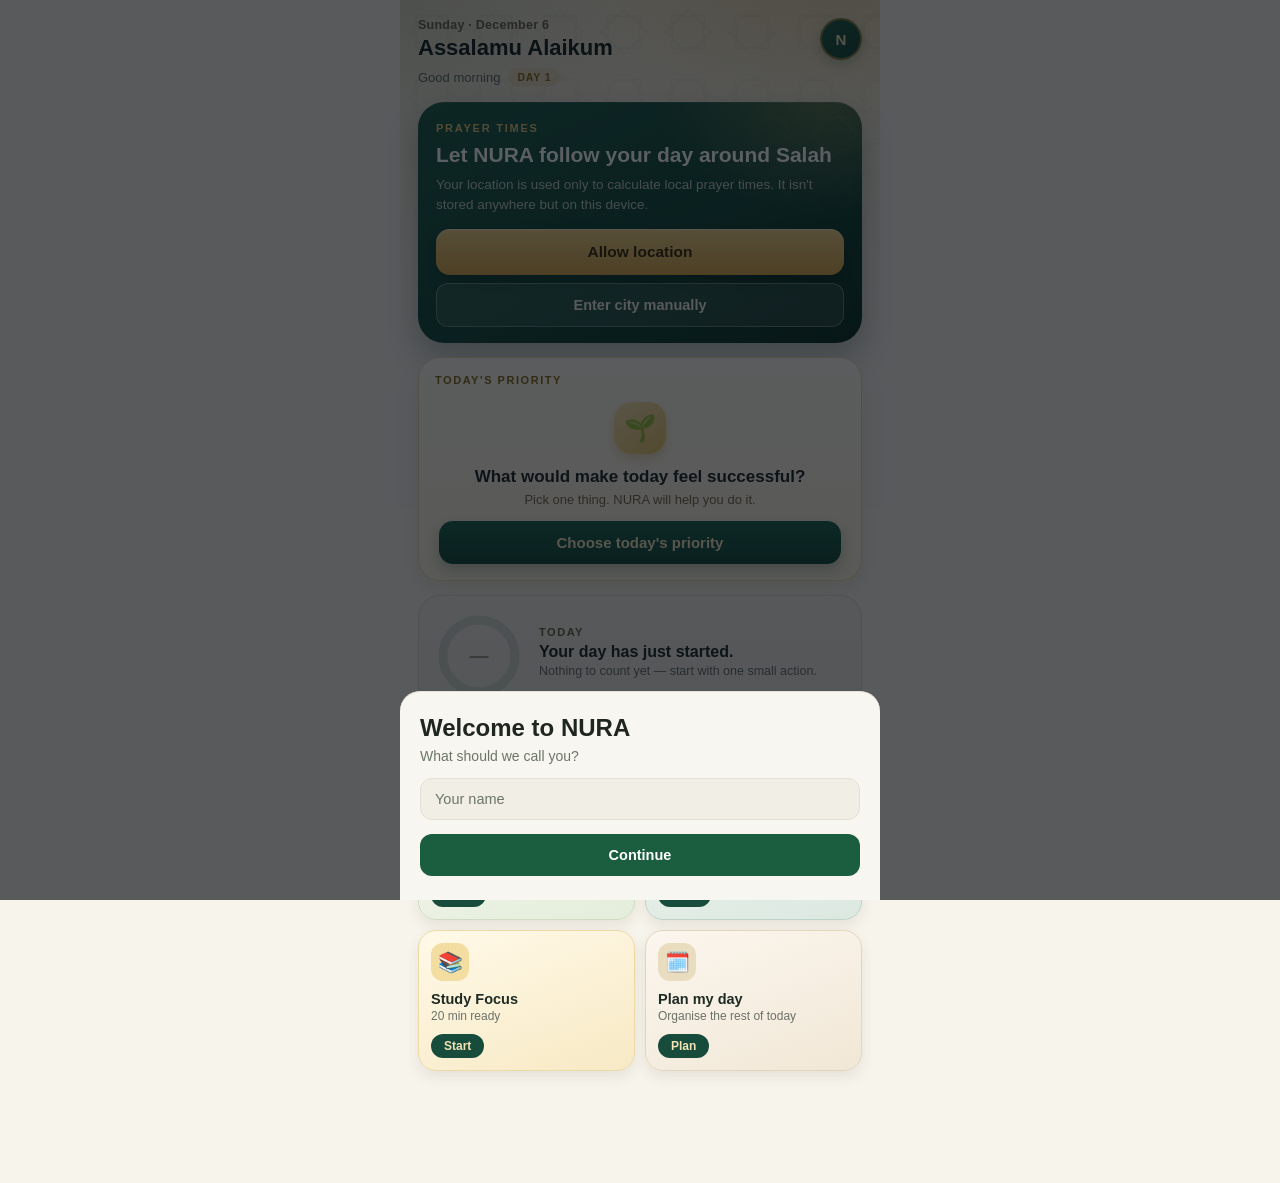
==== commit 06b8c788: "Rebuild Home: Right Now Salah hero, companion note, actionable priority, real progress, contextual a" ====
--- a/index.html
+++ b/index.html
@@ -1,5 +1,5 @@
 <!DOCTYPE html>
-<html lang="en">
+<html lang="en" class="on-home">
 <head>
 <meta charset="UTF-8">
 <meta name="viewport" content="width=device-width, initial-scale=1.0, maximum-scale=1, user-scalable=no">
@@ -10,38 +10,31 @@
 
 <div id="app">
 
-  <!-- HOME -->
+  <!-- HOME (rebuilt 2026-09-25): header, Right Now hero, companion note, Today's Priority,
+       Today's Progress, contextual quick actions. Everything is rendered from the app's own
+       saved data; nothing here is placeholder. -->
   <main class="view" id="view-home" data-view="home">
-    <header class="top-header">
-      <div>
-        <p class="eyebrow" id="home-date"></p>
-        <h1 id="home-greeting">Assalamu Alaikum</h1>
-      </div>
-      <button class="avatar-btn" id="open-more-from-home" aria-label="Profile">
+    <div class="home-atmosphere" aria-hidden="true"></div>
+
+    <header class="hh-header">
+      <div class="hh-head-text">
+        <p class="hh-date" id="home-date"></p>
+        <h1 class="hh-greeting" id="home-greeting">Assalamu Alaikum</h1>
+        <p class="hh-context"><span id="home-context"></span><span class="hh-day-pill" id="journey-badge-text">DAY 1</span></p>
+      </div>
+      <button class="avatar-btn hh-avatar" id="open-more-from-home" aria-label="Profile">
         <span id="avatar-initial">N</span>
       </button>
     </header>
 
-    <p class="home-motivation" id="home-motivation">Today's small step still counts.</p>
-
-    <div class="journey-badge">
-      <span class="journey-badge-text" id="journey-badge-text">DAY 1 OF YOUR CHANGE JOURNEY</span>
-    </div>
-
-    <div class="journey-visual" aria-hidden="true">
-      <svg viewBox="0 0 300 90" class="journey-svg">
-        <path d="M0 80 Q 90 80 140 55 T 300 15" fill="none" stroke="var(--border)" stroke-width="2"/>
-        <path d="M0 80 Q 90 80 140 55 T 210 32" fill="none" stroke="var(--mint)" stroke-width="2.5" stroke-linecap="round"/>
-        <circle cx="210" cy="32" r="5" fill="var(--mint)"/>
-        <circle cx="270" cy="18" r="14" fill="var(--gold-soft)" opacity="0.55"/>
-        <circle cx="270" cy="18" r="7" fill="var(--gold)"/>
-      </svg>
-    </div>
+    <section class="hero" id="salah-hero" aria-live="polite"></section>
+
+    <section class="hamdard-now hidden" id="hamdard-now"></section>
 
     <div id="priority-card-home-slot"></div>
 
     <section class="card priority-card" id="priority-card-el">
-      <div class="card-row">
+      <div class="card-row pc-eyebrow-row">
         <h2>Today's Priority</h2>
       </div>
 
@@ -53,6 +46,13 @@
             <button class="action-btn" id="checkin-partly-btn">Partly</button>
             <button class="action-btn warn" id="checkin-notyet-btn">Not yet</button>
           </div>
+        </div>
+
+        <div id="priority-empty" class="pc-empty hidden">
+          <span class="pc-empty-icon" aria-hidden="true">🌱</span>
+          <p class="pc-empty-title">What would make today feel successful?</p>
+          <p class="pc-empty-sub">Pick one thing. NURA will help you do it.</p>
+          <button class="btn pc-cta" id="priority-open-picker" type="button">Choose today's priority</button>
         </div>
 
         <div id="priority-picker" class="hidden">
@@ -69,7 +69,13 @@
         </div>
 
         <div id="priority-active" class="hidden">
-          <p class="priority-title" id="priority-title"></p>
+          <div class="pc-title-row">
+            <span class="pc-icon" id="priority-icon" aria-hidden="true">⭐</span>
+            <div class="pc-title-text">
+              <p class="priority-title" id="priority-title"></p>
+              <p class="pc-meta" id="priority-meta"></p>
+            </div>
+          </div>
           <p class="priority-why" id="priority-why"></p>
 
           <div id="priority-view-generic">
@@ -88,7 +94,7 @@
               </div>
               <p class="focus-clock" id="focus-clock">20:00</p>
               <div class="focus-controls">
-                <button class="btn btn-primary btn-full" id="focus-start-btn">Start Now</button>
+                <button class="btn btn-primary btn-full pc-cta" id="focus-start-btn">Start</button>
                 <button class="btn btn-outline btn-full hidden" id="focus-pause-btn">Pause</button>
                 <button class="btn btn-outline btn-full hidden" id="focus-stop-btn">Finish</button>
               </div>
@@ -104,22 +110,9 @@
       </div>
     </section>
 
-    <section class="card">
-      <div class="card-row">
-        <h2>Today's Progress</h2>
-      </div>
-      <div class="progress-ring-row">
-        <div class="progress-ring-wrap">
-          <svg viewBox="0 0 80 80" class="progress-ring-svg">
-            <circle cx="40" cy="40" r="34" class="progress-ring-track"/>
-            <circle cx="40" cy="40" r="34" class="progress-ring-fill" id="progress-ring-fill"/>
-          </svg>
-          <span class="progress-ring-percent" id="progress-ring-percent">0%</span>
-        </div>
-        <p class="muted-line" id="progress-line">Not started yet.</p>
-      </div>
-      <div id="progress-graph-container"></div>
-    </section>
+    <section class="hh-progress" id="home-progress" aria-label="Today's progress"></section>
+
+    <section class="hh-actions" id="home-actions" aria-label="Useful next actions"></section>
   </main>
 
   <!-- SUNNAH -->
@@ -585,7 +578,7 @@
 
     <section class="card">
       <h2>About this build</h2>
-      <p class="muted-line">NURA — Pre-20 September baseline. Restored from the project as it stood on 19 Sep 2026 (commit a6e47e0), with one addition: Bhai now reads your real NURA data to suggest a next step. It keeps its own data on this device, separate from the current NURA app.</p>
+      <p class="muted-line">NURA — Pre-20 September baseline. Restored from the project as it stood on 19 Sep 2026 (commit a6e47e0), with two changes: Bhai now reads your real NURA data to suggest a next step, and the Home screen was rebuilt on 25 Sep 2026 (Sunnah, Duniya, AI Chat and More are unchanged). It keeps its own data on this device, separate from the current NURA app.</p>
     </section>
   </main>
 
--- a/css/style.css
+++ b/css/style.css
@@ -57,25 +57,6 @@
 /* HOME: JOURNEY + PRIORITY */
 .home-motivation { margin: 0 0 14px; font-size: 14px; color: var(--muted); }
 
-.journey-badge {
-  display: inline-flex;
-  align-items: center;
-  background: rgba(27, 94, 63, 0.08);
-  border: 1px solid var(--gold-soft);
-  border-radius: 999px;
-  padding: 7px 14px;
-  margin-bottom: 14px;
-}
-.journey-badge-text {
-  font-size: 11px;
-  font-weight: 700;
-  letter-spacing: 0.04em;
-  color: var(--mint);
-}
-
-.journey-visual { display: flex; justify-content: center; margin-bottom: 16px; opacity: 0.9; }
-.journey-svg { width: 100%; max-width: 280px; height: auto; }
-
 .priority-card { border-color: var(--gold-soft); }
 
 .priority-checkin-text { font-size: 14.5px; line-height: 1.6; margin: 0 0 14px; }
@@ -83,30 +64,6 @@
 
 .priority-done-text { font-size: 15px; font-weight: 700; color: var(--mint); text-align: center; margin: 8px 0 4px; }
 
-/* TODAY'S PROGRESS RING */
-.progress-ring-row { display: flex; align-items: center; gap: 16px; }
-.progress-ring-wrap { position: relative; width: 76px; height: 76px; flex-shrink: 0; }
-.progress-ring-svg { width: 76px; height: 76px; transform: rotate(-90deg); }
-.progress-ring-track { fill: none; stroke: var(--surface-2); stroke-width: 8; }
-.progress-ring-fill {
-  fill: none;
-  stroke: var(--mint);
-  stroke-width: 8;
-  stroke-linecap: round;
-  stroke-dasharray: 213.6;
-  stroke-dashoffset: 213.6;
-  transition: stroke-dashoffset 0.4s ease;
-}
-.progress-ring-percent {
-  position: absolute;
-  inset: 0;
-  display: flex;
-  align-items: center;
-  justify-content: center;
-  font-size: 15px;
-  font-weight: 700;
-  color: var(--text);
-}
 #priority-adjustment-note { background: var(--surface-2); border: 1px dashed var(--border); border-radius: 10px; padding: 10px 12px; margin: 0 0 12px; }
 
 .priority-title { font-size: 18px; font-weight: 700; margin: 0 0 6px; color: var(--text); }
@@ -185,16 +142,6 @@
 .checklist { display: flex; flex-direction: column; gap: 8px; margin: 0 0 16px; }
 .checklist-item { display: flex; align-items: center; gap: 10px; background: var(--surface-2); border: 1px solid var(--border); border-radius: 10px; padding: 10px 12px; font-size: 13.5px; cursor: pointer; }
 .checklist-item input { width: 18px; height: 18px; accent-color: var(--mint); flex-shrink: 0; }
-
-/* PROGRESS GRAPH */
-.progress-graph-row { display: flex; align-items: flex-end; gap: 6px; height: 80px; margin: 4px 0 6px; cursor: pointer; }
-.progress-graph-bar-wrap { flex: 1; display: flex; flex-direction: column; align-items: center; justify-content: flex-end; height: 100%; }
-.progress-graph-bar { width: 100%; max-width: 22px; background: var(--surface-2); border-radius: 5px 5px 0 0; min-height: 4px; transition: height 0.3s ease; }
-.progress-graph-bar.has-data { background: var(--mint); }
-.progress-graph-bar.is-today { background: var(--gold); }
-.progress-graph-label { font-size: 10px; color: var(--muted); margin-top: 5px; }
-.progress-graph-empty { font-size: 12.5px; color: var(--muted); text-align: center; padding: 20px 10px; }
-.progress-tap-hint { font-size: 11px; color: var(--muted); text-align: center; margin: 0; }
 
 /* PROGRESS DETAILS SHEET */
 .progress-detail-row { display: flex; justify-content: space-between; align-items: center; padding: 9px 0; border-bottom: 1px solid var(--border); font-size: 13.5px; }
@@ -955,3 +902,171 @@
   z-index: 200;
   box-shadow: 0 4px 14px rgba(27, 94, 63, 0.25);
 }
+
+/* ===================================================================
+   HOME — rebuilt 2026-09-25. Scoped to #view-home / the priority card
+   so no other screen changes. Palette: warm ivory, deep forest, muted
+   sage, warm gold. Depth comes from tinted surfaces + soft shadows.
+   =================================================================== */
+html.on-home, html.on-home body { background: #F7F4EC; }
+
+#view-home { position: relative; padding-top: 18px; }
+#view-home > *:not(.home-atmosphere) { position: relative; z-index: 1; }
+
+.home-atmosphere {
+  position: absolute; left: 0; right: 0; top: 0; height: 380px; z-index: 0; pointer-events: none;
+  background:
+    radial-gradient(420px 260px at 92% -40px, rgba(201, 154, 61, 0.30), transparent 70%),
+    radial-gradient(360px 240px at 0% 0, rgba(23, 76, 60, 0.10), transparent 70%),
+    linear-gradient(180deg, #F0E8D2 0%, rgba(247, 244, 236, 0) 100%);
+}
+.home-atmosphere::before {
+  content: ""; position: absolute; inset: 0; opacity: 0.07;
+  background-image: url("data:image/svg+xml,%3Csvg xmlns='http://www.w3.org/2000/svg' width='64' height='64' viewBox='0 0 64 64'%3E%3Cg fill='none' stroke='%23174C3C' stroke-width='1'%3E%3Crect x='16' y='16' width='32' height='32'/%3E%3Crect x='16' y='16' width='32' height='32' transform='rotate(45 32 32)'/%3E%3C/g%3E%3C/svg%3E");
+  -webkit-mask-image: linear-gradient(180deg, #000 0%, transparent 85%);
+  mask-image: linear-gradient(180deg, #000 0%, transparent 85%);
+}
+
+/* header */
+.hh-header { display: flex; justify-content: space-between; align-items: flex-start; gap: 12px; margin-bottom: 16px; }
+.hh-date { margin: 0 0 3px; font-size: 12.5px; font-weight: 600; letter-spacing: 0.02em; color: #6B6650; }
+.hh-greeting { margin: 0; font-size: 22px; line-height: 1.2; font-weight: 700; color: #18251F; }
+.hh-context { margin: 7px 0 0; font-size: 13px; color: #5F6B62; display: flex; align-items: center; gap: 8px; flex-wrap: wrap; }
+.hh-day-pill { font-size: 10.5px; font-weight: 800; letter-spacing: 0.08em; color: #8A6A1B; background: rgba(201, 154, 61, 0.16); border-radius: 999px; padding: 3px 9px; }
+.hh-avatar { flex: none; width: 42px; height: 42px; background: linear-gradient(140deg, #1F5D49, #174C3C); color: #F3E3B5; border: 2px solid rgba(201, 154, 61, 0.6); box-shadow: 0 4px 12px rgba(23, 76, 60, 0.25); }
+.hh-eyebrow { margin: 0 0 8px; font-size: 11px; font-weight: 800; letter-spacing: 0.14em; text-transform: uppercase; color: #6E6240; }
+
+/* RIGHT NOW hero */
+.hero {
+  position: relative; overflow: hidden; border-radius: 26px; padding: 20px 18px 16px; margin-bottom: 14px; color: #F4F1E6;
+  background:
+    radial-gradient(240px 160px at 92% 0%, rgba(233, 196, 106, 0.30), transparent 70%),
+    linear-gradient(155deg, #1F5F4B 0%, #174C3C 55%, #0E3327 100%);
+  box-shadow: 0 14px 30px rgba(15, 51, 39, 0.28), 0 1px 0 rgba(255, 255, 255, 0.08) inset;
+}
+.hero::before {
+  content: ""; position: absolute; inset: 0; pointer-events: none; opacity: 0.10;
+  background-image: url("data:image/svg+xml,%3Csvg xmlns='http://www.w3.org/2000/svg' width='64' height='64' viewBox='0 0 64 64'%3E%3Cg fill='none' stroke='%23F3E3B5' stroke-width='1'%3E%3Crect x='16' y='16' width='32' height='32'/%3E%3Crect x='16' y='16' width='32' height='32' transform='rotate(45 32 32)'/%3E%3C/g%3E%3C/svg%3E");
+  -webkit-mask-image: radial-gradient(260px 200px at 100% 0%, #000, transparent 75%);
+  mask-image: radial-gradient(260px 200px at 100% 0%, #000, transparent 75%);
+}
+.hero > * { position: relative; }
+.hero-enter { animation: heroIn 0.6s ease both; }
+.hero-top { display: flex; align-items: center; justify-content: space-between; gap: 10px; }
+.hero-label { margin: 0; font-size: 11px; font-weight: 800; letter-spacing: 0.16em; text-transform: uppercase; color: #E8C77A; }
+.hero-pill { font-size: 11.5px; font-weight: 700; padding: 5px 11px; border-radius: 999px; background: rgba(255, 255, 255, 0.12); color: #F4F1E6; }
+.hero-pill.is-done { background: rgba(233, 196, 106, 0.24); color: #F8E3A6; }
+.hero-pill.pop { animation: pop 0.55s cubic-bezier(0.2, 1.6, 0.4, 1); }
+.hero-name { margin: 10px 0 2px; font-size: 44px; line-height: 1.05; font-weight: 800; letter-spacing: -0.01em; color: #fff; }
+.hero-time { margin: 0 0 16px; font-size: 14px; color: rgba(244, 241, 230, 0.78); }
+.hero .hero-cta {
+  display: block; width: 100%; border: 0; border-radius: 14px; padding: 14px; font-size: 15.5px; font-weight: 800; color: #3A2A08;
+  background: linear-gradient(180deg, #F2D386, #D9A94B); box-shadow: 0 6px 16px rgba(0, 0, 0, 0.25), 0 1px 0 rgba(255, 255, 255, 0.5) inset;
+  transition: transform 0.12s ease;
+}
+.hero .hero-cta:active { transform: scale(0.98); }
+.hero .hero-cta-ghost { display: block; width: 100%; margin-top: 8px; background: rgba(255, 255, 255, 0.10); color: #F4F1E6; border: 1px solid rgba(255, 255, 255, 0.28); }
+.hero-link { background: none; border: 0; color: rgba(244, 241, 230, 0.75); font: inherit; font-size: 13px; text-decoration: underline; padding: 10px 0 0; cursor: pointer; }
+.hero-next { margin-top: 16px; padding-top: 13px; border-top: 1px solid rgba(255, 255, 255, 0.14); }
+.hero-next-row { display: flex; align-items: baseline; gap: 8px; }
+.hero-next-label { font-size: 10.5px; font-weight: 800; letter-spacing: 0.14em; text-transform: uppercase; color: #E8C77A; }
+.hero-next-name { font-size: 15px; font-weight: 600; color: #F4F1E6; }
+.hero-countdown { margin: 4px 0 0; font-size: 13px; color: rgba(244, 241, 230, 0.72); font-variant-numeric: tabular-nums; }
+.hero-bar { height: 4px; border-radius: 4px; background: rgba(255, 255, 255, 0.16); margin-top: 10px; overflow: hidden; }
+.hero-bar-fill { height: 100%; width: 0; border-radius: 4px; background: linear-gradient(90deg, #E8C77A, #F6E2A6); transition: width 1s linear; }
+.hero-earlier { display: flex; flex-wrap: wrap; align-items: center; gap: 6px; margin-top: 12px; }
+.hero-earlier-label { font-size: 11.5px; color: rgba(244, 241, 230, 0.62); }
+.hero-chip { background: rgba(255, 255, 255, 0.10); border: 1px solid rgba(255, 255, 255, 0.24); color: #F4F1E6; border-radius: 999px; padding: 7px 14px; font: inherit; font-size: 12.5px; font-weight: 600; cursor: pointer; }
+.hero-chip:active { background: rgba(255, 255, 255, 0.22); }
+.hero-setup-title { margin: 8px 0 6px; font-size: 21px; line-height: 1.25; font-weight: 800; color: #fff; }
+.hero-setup-text { margin: 0 0 14px; font-size: 13.5px; line-height: 1.5; color: rgba(244, 241, 230, 0.78); }
+.hero .hero-input { display: block; width: 100%; margin: 0 0 8px; background: rgba(255, 255, 255, 0.95); border-color: transparent; }
+.sk { border-radius: 10px; background: linear-gradient(90deg, rgba(255, 255, 255, 0.08), rgba(255, 255, 255, 0.22), rgba(255, 255, 255, 0.08)); background-size: 200% 100%; animation: shimmer 1.4s linear infinite; }
+.sk-title { height: 44px; width: 55%; margin: 14px 0 8px; }
+.sk-line { height: 14px; width: 75%; margin-bottom: 18px; }
+.sk-strip { height: 46px; width: 100%; }
+
+/* companion note */
+.hamdard-now { display: flex; gap: 12px; align-items: flex-start; padding: 14px; margin-bottom: 14px; border-radius: 20px; background: linear-gradient(135deg, #E6EEDF, #F2F1E2); border: 1px solid #D3DEC6; box-shadow: 0 6px 16px rgba(23, 76, 60, 0.08); }
+.hn-in { animation: fadeUp 0.45s ease both; }
+.hn-avatar { flex: none; width: 34px; height: 34px; border-radius: 50%; background: radial-gradient(circle at 30% 30%, #2F7A5E, #174C3C); color: #F3E3B5; font-weight: 800; font-size: 15px; display: flex; align-items: center; justify-content: center; box-shadow: 0 0 0 3px rgba(201, 154, 61, 0.28); }
+.hn-body { min-width: 0; }
+.hn-label { margin: 0 0 2px; font-size: 11px; font-weight: 800; letter-spacing: 0.12em; text-transform: uppercase; color: #4E6B57; }
+.hn-text { margin: 0; font-size: 14.5px; line-height: 1.45; color: #1E2B24; }
+.hamdard-now .hn-cta { margin-top: 10px; padding: 9px 18px; font-size: 13.5px; font-weight: 700; background: #174C3C; color: #F3E3B5; border-radius: 999px; box-shadow: 0 3px 8px rgba(23, 76, 60, 0.25); transition: transform 0.12s ease; }
+.hamdard-now .hn-cta:active { transform: scale(0.97); }
+
+/* Today's Priority (also used, unchanged in behaviour, inside Duniya tools) */
+#priority-card-el { border-radius: 22px; border: 1px solid #EAD9AC; background: linear-gradient(180deg, #FFFBEF 0%, #FBF3DC 100%); box-shadow: 0 10px 22px rgba(160, 120, 40, 0.14); padding: 16px 16px 14px; }
+#priority-card-el .card-row { margin-bottom: 12px; }
+#priority-card-el .card-row h2 { font-size: 11px; font-weight: 800; letter-spacing: 0.14em; text-transform: uppercase; color: #8A6A1B; }
+.pc-title-row { display: flex; align-items: center; gap: 12px; margin-bottom: 4px; }
+.pc-icon { flex: none; width: 46px; height: 46px; border-radius: 15px; display: flex; align-items: center; justify-content: center; font-size: 23px; background: linear-gradient(145deg, #F8E6B0, #E9C46A); box-shadow: 0 4px 10px rgba(180, 130, 30, 0.25); }
+.pc-title-text { min-width: 0; }
+#priority-card-el .priority-title { margin: 0; font-size: 18px; line-height: 1.25; color: #1E2B24; }
+.pc-meta { margin: 2px 0 0; font-size: 13px; color: #7A6A45; }
+#priority-card-el .priority-why { margin: 10px 0 14px; font-size: 12.5px; color: #8C8365; font-style: italic; }
+.pc-note { margin: 0 0 4px; font-size: 13px; color: #7A6A45; }
+.pc-empty { text-align: center; padding: 4px 4px 2px; }
+.pc-empty-icon { display: inline-flex; width: 52px; height: 52px; border-radius: 18px; align-items: center; justify-content: center; font-size: 26px; background: linear-gradient(145deg, #F8E6B0, #E9C46A); box-shadow: 0 4px 10px rgba(180, 130, 30, 0.25); }
+.pc-empty-title { margin: 12px 0 4px; font-size: 17px; line-height: 1.3; font-weight: 700; color: #1E2B24; }
+.pc-empty-sub { margin: 0; font-size: 13px; color: #7A6A45; }
+#priority-card-el .pc-cta { display: block; width: 100%; margin-top: 14px; border: 0; border-radius: 14px; padding: 13px; font-size: 15px; font-weight: 800; background: linear-gradient(180deg, #1F6650, #174C3C); color: #F6E8BE; box-shadow: 0 6px 14px rgba(23, 76, 60, 0.28); transition: transform 0.12s ease; }
+#priority-card-el .pc-cta:active { transform: scale(0.98); }
+#priority-card-el .focus-clock { font-size: 44px; font-variant-numeric: tabular-nums; letter-spacing: 0.02em; color: #174C3C; margin: 4px 0 12px; }
+#priority-card-el .focus-controls .btn-outline { border-color: #C9B27A; color: #6B5A2A; }
+#priority-card-el .priority-checkin-text { color: #1E2B24; }
+
+.preset-tile { display: flex; align-items: center; gap: 10px; text-align: left; padding: 10px 11px; background: #fff; border: 1px solid #E9DFC3; border-radius: 15px; box-shadow: 0 3px 8px rgba(120, 90, 30, 0.08); font-weight: 600; transition: transform 0.12s ease; }
+.preset-tile:active { transform: scale(0.97); }
+.pt-icon { flex: none; width: 34px; height: 34px; border-radius: 11px; display: flex; align-items: center; justify-content: center; font-size: 18px; background: #F6EBCB; }
+.preset-tile:nth-child(3n+2) .pt-icon { background: #DDE9D3; }
+.preset-tile:nth-child(3n+3) .pt-icon { background: #EBDFC6; }
+.pt-text { min-width: 0; }
+.pt-label { display: block; font-size: 13px; font-weight: 700; color: #1E2B24; line-height: 1.25; }
+.pt-sub { display: block; font-size: 11px; font-weight: 500; color: #7A7460; margin-top: 1px; line-height: 1.25; }
+
+/* Today's Progress */
+.hh-progress { border-radius: 22px; padding: 16px; margin-bottom: 14px; background: linear-gradient(180deg, #F0EEE3, #EAE8DC); border: 1px solid #DFDCCB; }
+.hp-body { display: flex; align-items: center; gap: 16px; }
+.hp-ring { position: relative; width: 88px; height: 88px; flex: none; }
+.hp-ring-svg { width: 88px; height: 88px; transform: rotate(-90deg); }
+.hp-ring-track { fill: none; stroke: rgba(23, 76, 60, 0.12); stroke-width: 9; }
+.hp-ring-fill { fill: none; stroke: url(#hp-grad); stroke-width: 9; stroke-linecap: round; transition: stroke-dashoffset 0.9s cubic-bezier(0.3, 0.8, 0.3, 1); }
+.hp-pct { position: absolute; inset: 0; display: flex; align-items: center; justify-content: center; font-size: 19px; font-weight: 800; color: #174C3C; }
+.hp-text { min-width: 0; }
+.hp-text .hh-eyebrow { margin-bottom: 4px; }
+.hp-main { margin: 0; font-size: 16px; line-height: 1.25; font-weight: 700; color: #1E2B24; }
+.hp-sub { margin: 2px 0 8px; font-size: 12.5px; color: #6A7268; }
+.hp-chips { display: flex; flex-wrap: wrap; gap: 6px; }
+.hp-chip { display: inline-flex; gap: 6px; align-items: center; font-size: 11.5px; padding: 4px 10px; border-radius: 999px; background: rgba(255, 255, 255, 0.72); border: 1px solid #DAD6C2; color: #4C564E; }
+.hp-chip-count { font-weight: 800; color: #174C3C; font-variant-numeric: tabular-nums; }
+.hp-chip.is-full { background: rgba(201, 154, 61, 0.18); border-color: #E2C983; }
+.hp-link { display: block; margin: 12px 0 0; background: none; border: 0; padding: 0; font: inherit; font-size: 13px; font-weight: 700; color: #174C3C; cursor: pointer; text-align: left; }
+.hh-progress.is-empty .hp-pct { color: #9A9578; }
+
+/* quick actions */
+.hh-actions { margin-bottom: 8px; }
+.ha-grid { display: grid; grid-template-columns: 1fr 1fr; gap: 10px; }
+.ha-tile { display: flex; flex-direction: column; align-items: flex-start; gap: 10px; min-height: 118px; text-align: left; border: 1px solid var(--tb, #E4DFC9); border-radius: 18px; padding: 12px; font-family: inherit; cursor: pointer; background: linear-gradient(160deg, var(--t1, #FFFDF6), var(--t2, #F6F1DE)); box-shadow: 0 6px 14px rgba(70, 60, 30, 0.09); transition: transform 0.12s ease, box-shadow 0.12s ease; }
+.ha-tile:active { transform: scale(0.97); box-shadow: 0 2px 6px rgba(70, 60, 30, 0.10); }
+.ha-icon { width: 38px; height: 38px; border-radius: 12px; display: flex; align-items: center; justify-content: center; font-size: 20px; background: var(--ti, #EFE7C9); }
+.ha-text { display: block; min-width: 0; }
+.ha-title { display: block; font-size: 14.5px; font-weight: 700; color: #1E2B24; }
+.ha-sub { display: block; margin-top: 2px; font-size: 12px; line-height: 1.3; color: #6A7268; }
+.ha-cta { margin-top: auto; font-size: 12px; font-weight: 800; padding: 5px 13px; border-radius: 999px; background: #174C3C; color: #F3E3B5; }
+.ha-tile.is-done { opacity: 0.88; }
+.ha-tile.is-done .ha-cta { background: rgba(23, 76, 60, 0.12); color: #174C3C; }
+.tint-amber { --t1: #FFF9E8; --t2: #F7E9C4; --tb: #EBD9A6; --ti: #F3DDA0; }
+.tint-sage { --t1: #F4F8EF; --t2: #E4EDDB; --tb: #CFDCC3; --ti: #CBDDBE; }
+.tint-forest { --t1: #EEF4EF; --t2: #DBE8E0; --tb: #BFD4C7; --ti: #B9D3C3; }
+.tint-sand { --t1: #FBF6EE; --t2: #F1E7D6; --tb: #E3D5BC; --ti: #EADDBF; }
+
+@keyframes heroIn { from { opacity: 0; transform: translateY(10px); } to { opacity: 1; transform: none; } }
+@keyframes fadeUp { from { opacity: 0; transform: translateY(8px); } to { opacity: 1; transform: none; } }
+@keyframes pop { 0% { transform: scale(0.6); } 60% { transform: scale(1.18); } 100% { transform: scale(1); } }
+@keyframes shimmer { from { background-position: 200% 0; } to { background-position: -200% 0; } }
+@media (prefers-reduced-motion: reduce) {
+  .hero-enter, .hn-in, .hero-pill.pop, .sk { animation: none; }
+  .hp-ring-fill, .hero-bar-fill, .ha-tile, .preset-tile, .hero .hero-cta { transition: none; }
+}
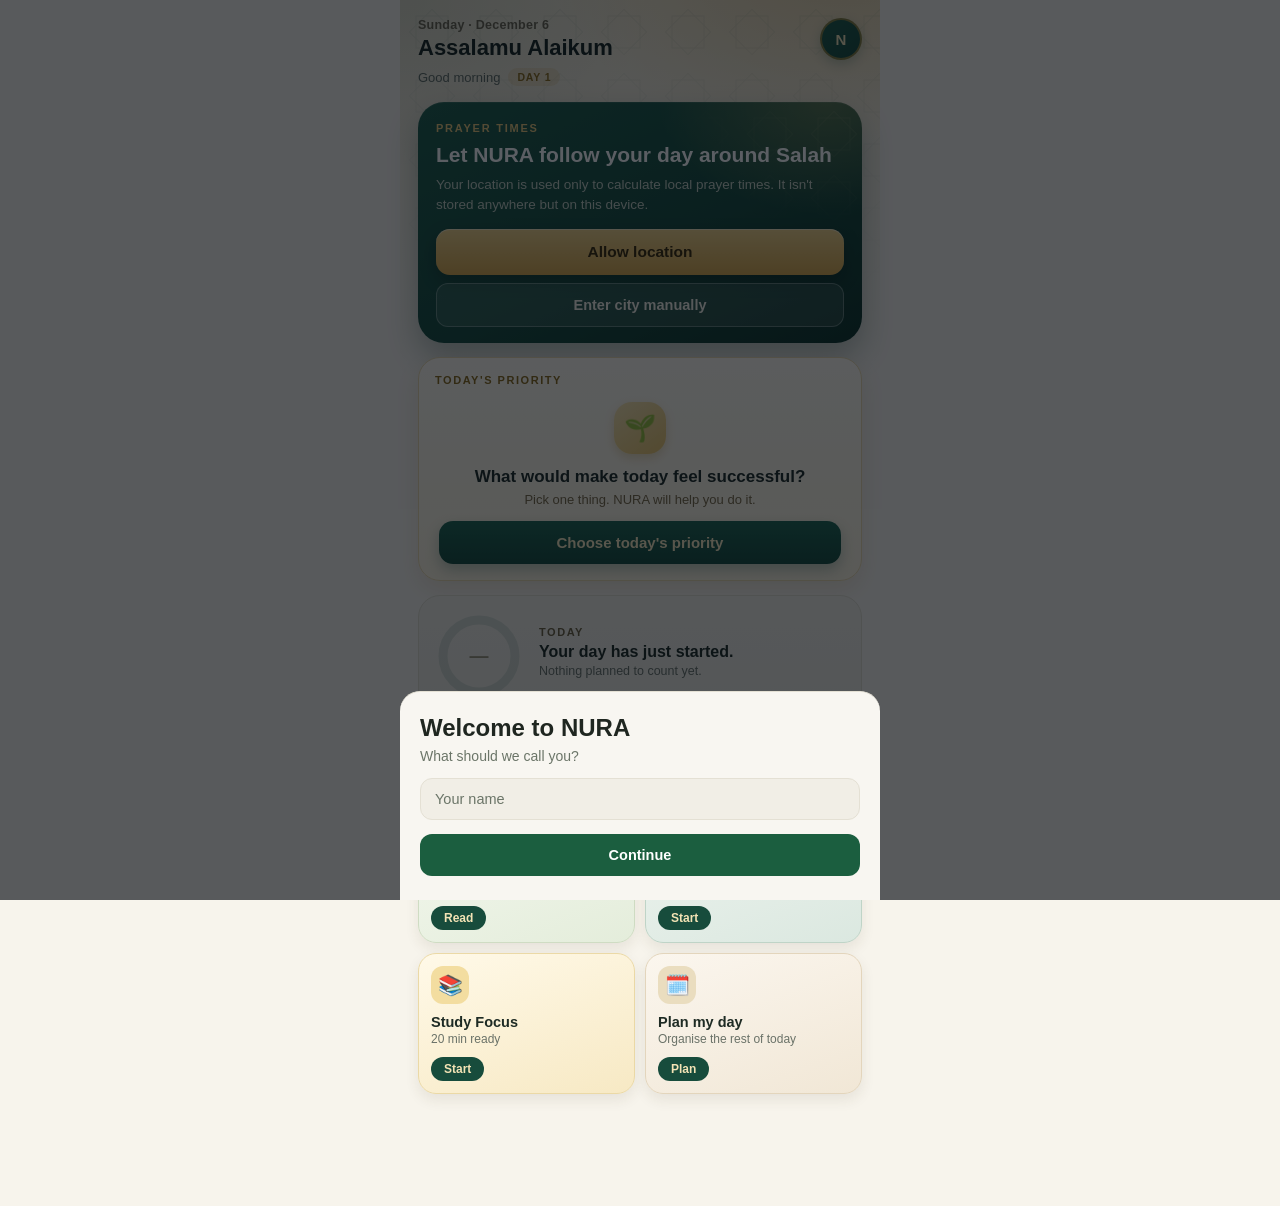
==== commit f97c6a6b: "Add Daily Flow + Life Grid: planned actions with ticks, measured progress, weekly grid, Home integra" ====
--- a/index.html
+++ b/index.html
@@ -115,6 +115,20 @@
     <section class="hh-actions" id="home-actions" aria-label="Useful next actions"></section>
   </main>
 
+  <!-- DAILY FLOW + LIFE GRID: opened from Home's progress card; not a tab -->
+  <main class="view hidden" id="view-flow" data-view="flow">
+    <header class="fl-header">
+      <button class="fl-back" id="flow-back" type="button">&larr; Home</button>
+      <h1 class="fl-title">Daily Flow</h1>
+    </header>
+    <div class="fl-tabs" role="tablist" aria-label="Daily Flow views">
+      <button class="fl-tab active" data-fltab="today" role="tab" aria-selected="true" type="button">Today</button>
+      <button class="fl-tab" data-fltab="week" role="tab" aria-selected="false" type="button">Week</button>
+    </div>
+    <p class="fl-note hidden" id="flow-note" role="status" aria-live="polite"></p>
+    <div id="flow-body"></div>
+  </main>
+
   <!-- SUNNAH -->
   <main class="view hidden" id="view-sunnah" data-view="sunnah">
     <header class="top-header">
@@ -653,6 +667,11 @@
   </div>
 </div>
 
+<!-- DAILY FLOW SHEET (add / edit / options / value / grid-cell detail) -->
+<div class="modal-overlay hidden" id="modal-flow">
+  <div class="modal-sheet" id="modal-flow-sheet"></div>
+</div>
+
 <!-- SHIELD MODAL -->
 <div class="modal-overlay hidden" id="modal-shield">
   <div class="modal-sheet">
--- a/css/style.css
+++ b/css/style.css
@@ -1070,3 +1070,162 @@
   .hero-enter, .hn-in, .hero-pill.pop, .sk { animation: none; }
   .hp-ring-fill, .hero-bar-fill, .ha-tile, .preset-tile, .hero .hero-cta { transition: none; }
 }
+
+/* ===================================================================
+   DAILY FLOW + LIFE GRID — same palette as Home (ivory, forest, sage,
+   warm gold). Quiet cells, no red, no streak pressure.
+   =================================================================== */
+#view-flow { position: relative; padding-top: 14px; }
+
+.fl-header { display: flex; align-items: center; gap: 10px; margin-bottom: 12px; }
+.fl-back { background: none; border: 0; padding: 8px 6px; font: inherit; font-size: 14px; font-weight: 700; color: #174C3C; cursor: pointer; min-height: 40px; }
+.fl-title { margin: 0; font-size: 22px; font-weight: 800; color: #18251F; }
+
+.fl-tabs { display: flex; gap: 6px; padding: 4px; background: rgba(23, 76, 60, 0.08); border-radius: 14px; margin-bottom: 14px; }
+.fl-tab { flex: 1; border: 0; background: none; padding: 10px; border-radius: 11px; font: inherit; font-size: 14px; font-weight: 700; color: #4C564E; cursor: pointer; min-height: 40px; }
+.fl-tab.active { background: #174C3C; color: #F6E8BE; box-shadow: 0 3px 8px rgba(23, 76, 60, 0.25); }
+
+.fl-note { position: sticky; top: 8px; z-index: 5; margin: 0 0 12px; padding: 10px 14px; border-radius: 14px; font-size: 14px; font-weight: 600; color: #3A2A08; background: linear-gradient(180deg, #F6E3A8, #EBCB78); box-shadow: 0 6px 14px rgba(120, 90, 30, 0.2); }
+.fl-note-in { animation: fadeUp 0.35s ease both; }
+
+.fl-eyebrow { margin: 0 0 6px; font-size: 11px; font-weight: 800; letter-spacing: 0.14em; text-transform: uppercase; color: #6E6240; }
+
+.fl-summary { border-radius: 22px; padding: 16px; margin-bottom: 14px; background: linear-gradient(160deg, #1F5F4B 0%, #174C3C 60%, #0E3327 100%); color: #F4F1E6; box-shadow: 0 12px 26px rgba(15, 51, 39, 0.25); transition: box-shadow 0.4s ease; }
+.fl-summary .fl-eyebrow { color: #E8C77A; }
+.fl-summary.is-complete { box-shadow: 0 12px 26px rgba(15, 51, 39, 0.25), 0 0 0 3px rgba(232, 199, 122, 0.45); }
+.fl-sum-line { display: flex; align-items: baseline; gap: 8px; flex-wrap: wrap; }
+.fl-sum-big { font-size: 30px; font-weight: 800; color: #fff; font-variant-numeric: tabular-nums; }
+.fl-sum-text { font-size: 14px; color: rgba(244, 241, 230, 0.8); flex: 1; }
+.fl-sum-pct { font-size: 15px; font-weight: 800; color: #F6DFA0; }
+.fl-bar { height: 8px; border-radius: 8px; background: rgba(255, 255, 255, 0.16); margin: 12px 0 8px; overflow: hidden; }
+.fl-bar-fill { display: block; height: 100%; border-radius: 8px; background: linear-gradient(90deg, #E8C77A, #F6E2A6); transition: width 0.7s cubic-bezier(0.3, 0.8, 0.3, 1); }
+.fl-sum-sub { margin: 0; font-size: 12.5px; color: rgba(244, 241, 230, 0.75); }
+.fl-sum-empty { margin: 0; font-size: 15px; color: rgba(244, 241, 230, 0.85); }
+
+.fl-section { margin-bottom: 14px; }
+.fl-sec-head { display: flex; align-items: center; justify-content: space-between; margin: 0 2px 8px; }
+.fl-sec-title { margin: 0; font-size: 12px; font-weight: 800; letter-spacing: 0.14em; text-transform: uppercase; color: #6E6240; }
+.fl-section.is-current .fl-sec-title { color: #174C3C; }
+.fl-section.is-current .fl-sec-title::after { content: "  ·  now"; color: #B98A2E; letter-spacing: 0.1em; }
+.fl-sec-count { font-size: 12px; font-weight: 700; color: #8C8365; font-variant-numeric: tabular-nums; }
+.fl-section.is-complete .fl-sec-count { color: #174C3C; }
+.fl-list { list-style: none; margin: 0; padding: 0; display: flex; flex-direction: column; gap: 8px; }
+
+.fl-row { display: flex; align-items: flex-start; gap: 4px; padding: 10px 6px 10px 4px; border-radius: 16px; background: #FFFDF6; border: 1px solid #E8E0C8; box-shadow: 0 3px 8px rgba(70, 60, 30, 0.06); transition: background 0.25s ease, opacity 0.25s ease; }
+.fl-row.is-done { background: #F1F2E8; border-color: #DCE3D3; box-shadow: none; }
+.fl-row.is-done .fl-name { color: #6A7268; }
+.fl-row.is-now { border-color: #D9B25A; background: linear-gradient(180deg, #FFF9E6, #FBEFC9); }
+.fl-row.is-next { border-color: #E3D6A8; }
+.fl-row.pulse { animation: flPulse 0.7s ease; }
+@keyframes flPulse { 0% { box-shadow: 0 0 0 0 rgba(23, 76, 60, 0.35); } 100% { box-shadow: 0 0 0 14px rgba(23, 76, 60, 0); } }
+
+.fl-check { flex: none; width: 44px; height: 44px; margin: -4px 0 -4px -2px; padding: 0; background: none; border: 0; cursor: pointer; display: flex; align-items: center; justify-content: center; }
+.fl-box { width: 26px; height: 26px; border-radius: 9px; border: 2px solid #A9B7A6; background: #fff; color: #fff; font-size: 16px; font-weight: 800; line-height: 1; display: flex; align-items: center; justify-content: center; transition: background 0.2s ease, border-color 0.2s ease, transform 0.2s ease; }
+.fl-check.is-done .fl-box { background: #174C3C; border-color: #174C3C; }
+.fl-check.is-partial .fl-box { border-color: #174C3C; background: linear-gradient(90deg, #BBD3C2 50%, #fff 50%); }
+.fl-row.pulse .fl-box { animation: pop 0.45s cubic-bezier(0.2, 1.6, 0.4, 1); }
+.fl-check:active .fl-box { transform: scale(0.9); }
+
+.fl-mid { flex: 1; min-width: 0; padding-top: 2px; }
+.fl-name-row { display: flex; align-items: center; gap: 8px; }
+.fl-name { font-size: 15.5px; font-weight: 700; color: #1E2B24; overflow-wrap: anywhere; }
+.fl-tag { flex: none; font-size: 10px; font-weight: 800; letter-spacing: 0.1em; color: #8A6A1B; background: rgba(201, 154, 61, 0.2); border-radius: 999px; padding: 2px 8px; }
+.fl-meta { margin: 2px 0 0; font-size: 12.5px; color: #6A7268; }
+.fl-measure { margin-top: 8px; }
+.fl-mbar { height: 6px; border-radius: 6px; background: rgba(23, 76, 60, 0.12); overflow: hidden; margin-bottom: 8px; }
+.fl-mbar-fill { display: block; height: 100%; border-radius: 6px; background: linear-gradient(90deg, #2F7A5E, #C99A3D); transition: width 0.5s ease; }
+.fl-stepper { display: flex; gap: 8px; }
+.fl-step { min-width: 44px; height: 38px; padding: 0 12px; border-radius: 12px; border: 1px solid #D5CDB0; background: #fff; font: inherit; font-size: 16px; font-weight: 700; color: #174C3C; cursor: pointer; }
+.fl-step-wide { font-size: 13px; padding: 0 16px; }
+.fl-step:active { background: #EEE9D6; }
+.fl-more { flex: none; width: 40px; height: 40px; margin-top: -3px; background: none; border: 0; font-size: 20px; color: #8C8365; cursor: pointer; border-radius: 12px; }
+.fl-more:active { background: rgba(0, 0, 0, 0.05); }
+
+.fl-aside { margin: 4px 0 14px; padding: 12px 14px; border-radius: 16px; background: rgba(23, 76, 60, 0.05); border: 1px dashed #CFCBB5; }
+.fl-aside-row { display: flex; align-items: center; gap: 8px; padding: 6px 0; font-size: 14px; }
+.fl-aside-name { flex: 1; color: #4C564E; }
+.fl-aside-state { font-size: 12px; color: #8C8365; }
+.fl-link { background: none; border: 0; font: inherit; font-size: 13px; font-weight: 700; color: #174C3C; text-decoration: underline; cursor: pointer; padding: 8px 4px; }
+
+.btn.fl-cta { display: block; width: 100%; margin: 6px 0 14px; border: 0; border-radius: 14px; padding: 14px; font-size: 15px; font-weight: 800; background: linear-gradient(180deg, #1F6650, #174C3C); color: #F6E8BE; box-shadow: 0 6px 14px rgba(23, 76, 60, 0.28); }
+
+.fl-first { text-align: center; padding: 22px 16px 10px; border-radius: 22px; background: linear-gradient(180deg, #FFFBEF, #FBF3DC); border: 1px solid #EAD9AC; box-shadow: 0 10px 22px rgba(160, 120, 40, 0.12); }
+.fl-first-icon { display: inline-flex; width: 56px; height: 56px; border-radius: 19px; align-items: center; justify-content: center; font-size: 28px; background: linear-gradient(145deg, #F8E6B0, #E9C46A); box-shadow: 0 4px 10px rgba(180, 130, 30, 0.25); }
+.fl-first-title { margin: 12px 0 4px; font-size: 20px; font-weight: 800; color: #1E2B24; }
+.fl-first-sub { margin: 0 0 4px; font-size: 13.5px; line-height: 1.5; color: #6A6244; }
+.fl-first-or { margin: 6px 0 10px; font-size: 12px; color: #8C8365; }
+.fl-first .fl-chips { justify-content: center; margin-bottom: 14px; }
+
+.fl-chips { display: flex; flex-wrap: wrap; gap: 8px; margin-bottom: 12px; }
+.fl-chip { min-height: 40px; padding: 8px 14px; border-radius: 999px; border: 1px solid #D5CDB0; background: #fff; font: inherit; font-size: 13.5px; font-weight: 600; color: #2B372F; cursor: pointer; }
+.fl-chip.is-on { background: #174C3C; border-color: #174C3C; color: #F6E8BE; }
+.fl-day { min-width: 40px; padding: 8px 0; text-align: center; }
+.fl-form-label { margin: 4px 0 6px; font-size: 12px; font-weight: 800; letter-spacing: 0.1em; text-transform: uppercase; color: #6E6240; }
+.fl-pickrow { display: flex; gap: 8px; margin-bottom: 8px; }
+.fl-pickrow .text-input { flex: 1; margin-bottom: 0; }
+.fl-cell-state { margin: 0 0 8px; font-size: 18px; font-weight: 800; color: #174C3C; }
+.fl-typebox .text-input { margin-bottom: 10px; }
+
+/* week */
+.fl-weeknav { display: flex; align-items: center; gap: 8px; margin-bottom: 12px; }
+.fl-navbtn { width: 44px; height: 44px; border-radius: 14px; border: 1px solid #D5CDB0; background: #fff; font-size: 22px; font-weight: 700; color: #174C3C; cursor: pointer; }
+.fl-navbtn:disabled { opacity: 0.35; }
+.fl-weeklabel { flex: 1; height: 44px; border-radius: 14px; border: 0; background: rgba(23, 76, 60, 0.08); font: inherit; font-size: 14px; font-weight: 700; color: #174C3C; cursor: pointer; }
+.fl-weeksum { margin-bottom: 14px; padding: 14px 16px; border-radius: 18px; background: linear-gradient(180deg, #F0EEE3, #EAE8DC); border: 1px solid #DFDCCB; }
+.fl-weeksum-main { margin: 0 0 4px; font-size: 16px; font-weight: 800; color: #1E2B24; }
+.fl-weeksum-line { margin: 4px 0 0; font-size: 13.5px; line-height: 1.45; color: #4C564E; }
+.fl-empty-week { text-align: center; color: #6A7268; font-size: 14px; padding: 18px 0; }
+
+.fl-gridwrap { overflow-x: auto; padding: 4px 0 6px; margin: 0 -4px; -webkit-overflow-scrolling: touch; }
+.fl-grid { display: grid; grid-template-columns: minmax(74px, 1.5fr) repeat(7, minmax(28px, 1fr)); gap: 5px 3px; align-items: center; padding: 0 4px; }
+.fl-gh { text-align: center; padding: 4px 0; border-radius: 10px; }
+.fl-gh-l { display: block; font-size: 11px; font-weight: 800; color: #6E6240; }
+.fl-gh-d { display: block; font-size: 11px; color: #8C8365; font-variant-numeric: tabular-nums; }
+.fl-gh.is-today { background: rgba(201, 154, 61, 0.22); }
+.fl-gh.is-today .fl-gh-l, .fl-gh.is-today .fl-gh-d { color: #7A5A12; }
+.fl-rl { min-width: 0; padding-right: 4px; }
+.fl-rl-name { display: -webkit-box; -webkit-line-clamp: 2; -webkit-box-orient: vertical; overflow: hidden; font-size: 12.5px; line-height: 1.2; font-weight: 700; color: #1E2B24; overflow-wrap: anywhere; }
+.fl-rl-sub { display: block; font-size: 11px; color: #8C8365; }
+.fl-cell { width: 100%; height: 40px; padding: 0; border-radius: 11px; border: 1px solid transparent; background: none; font: inherit; font-size: 15px; font-weight: 800; line-height: 1; cursor: pointer; display: flex; align-items: center; justify-content: center; }
+.fl-cell:disabled { cursor: default; }
+.c-done { background: #CBDFD0; border-color: #9DBFA9; color: #174C3C; }
+.c-part { background: linear-gradient(90deg, #CBDFD0 50%, #F6F1DF 50%); border-color: #B7CDBB; color: #174C3C; }
+.c-open { background: #FCF7E7; border: 1px dashed #D9B25A; color: #8A6A1B; }
+.c-miss { background: #F2EEE1; border-color: #E4DEC8; color: #A9A38A; font-size: 22px; }
+.c-skip { border: 1px dashed #CFCBB5; color: #8C8365; }
+.c-rs { background: #EFE9DA; border-color: #E0D6BB; color: #7A6A45; }
+.c-future { border: 1px dotted #DDD6BD; }
+.c-na { background: none; border: 0; }
+.fl-cell.is-today { box-shadow: inset 0 0 0 2px rgba(201, 154, 61, 0.55); }
+.fl-cell.just { animation: cellFill 0.5s ease; }
+@keyframes cellFill { 0% { transform: scale(0.6); opacity: 0.4; } 60% { transform: scale(1.12); } 100% { transform: scale(1); opacity: 1; } }
+.fl-legend { margin: 10px 2px 14px; font-size: 11.5px; color: #8C8365; line-height: 1.6; }
+
+.fl-reflect { margin-top: 6px; padding: 16px; border-radius: 20px; background: linear-gradient(180deg, #FFFBEF, #FBF3DC); border: 1px solid #EAD9AC; }
+.fl-ref-main { margin: 0 0 6px; font-size: 17px; font-weight: 800; color: #1E2B24; }
+.fl-ref-line { margin: 2px 0; font-size: 14px; color: #4C564E; }
+.fl-ref-q { margin: 12px 0 8px; font-size: 13px; color: #6A6244; }
+
+/* Home: compact week strip and links inside the progress card */
+.hp-week { display: flex; justify-content: space-between; gap: 4px; margin-top: 14px; padding-top: 12px; border-top: 1px solid rgba(23, 76, 60, 0.12); }
+.hp-day { flex: 1; display: flex; flex-direction: column; align-items: center; gap: 4px; background: none; border: 0; padding: 4px 0; font: inherit; cursor: pointer; min-height: 40px; }
+.hp-day-dot { width: 20px; height: 20px; border-radius: 7px; border: 1.5px solid #D5CFB8; background: rgba(255, 255, 255, 0.6); }
+.hp-day-l { font-size: 10.5px; font-weight: 700; color: #8C8365; }
+.hp-day.lv-0 .hp-day-dot { background: #F2EEE1; }
+.hp-day.lv-1 .hp-day-dot { background: #DDE8DC; border-color: #B7CDBB; }
+.hp-day.lv-2 .hp-day-dot { background: #BBD3C2; border-color: #9DBFA9; }
+.hp-day.lv-3 .hp-day-dot { background: #7FA98D; border-color: #6A9A7A; }
+.hp-day.lv-4 .hp-day-dot { background: #174C3C; border-color: #174C3C; }
+.hp-day.is-future .hp-day-dot { border-style: dotted; background: none; }
+.hp-day.is-today .hp-day-l { color: #7A5A12; }
+.hp-day.is-today .hp-day-dot { box-shadow: 0 0 0 2px rgba(201, 154, 61, 0.55); }
+.hp-links { display: flex; align-items: center; justify-content: space-between; margin-top: 10px; }
+.hp-links .hp-link { margin: 0; padding: 8px 0; min-height: 40px; }
+.hp-link-quiet { font-weight: 600; color: #6A7268; text-decoration: underline; }
+
+@media (prefers-reduced-motion: reduce) {
+  .fl-row.pulse, .fl-row.pulse .fl-box, .fl-cell.just, .fl-note-in { animation: none; }
+  .fl-bar-fill, .fl-mbar-fill, .fl-box { transition: none; }
+}
+.fl-cell.c-na.is-today { box-shadow: none; }
+.modal-sheet .fl-sticky { position: sticky; bottom: 0; z-index: 2; margin-top: 10px; box-shadow: 0 -12px 12px -4px var(--bg); }
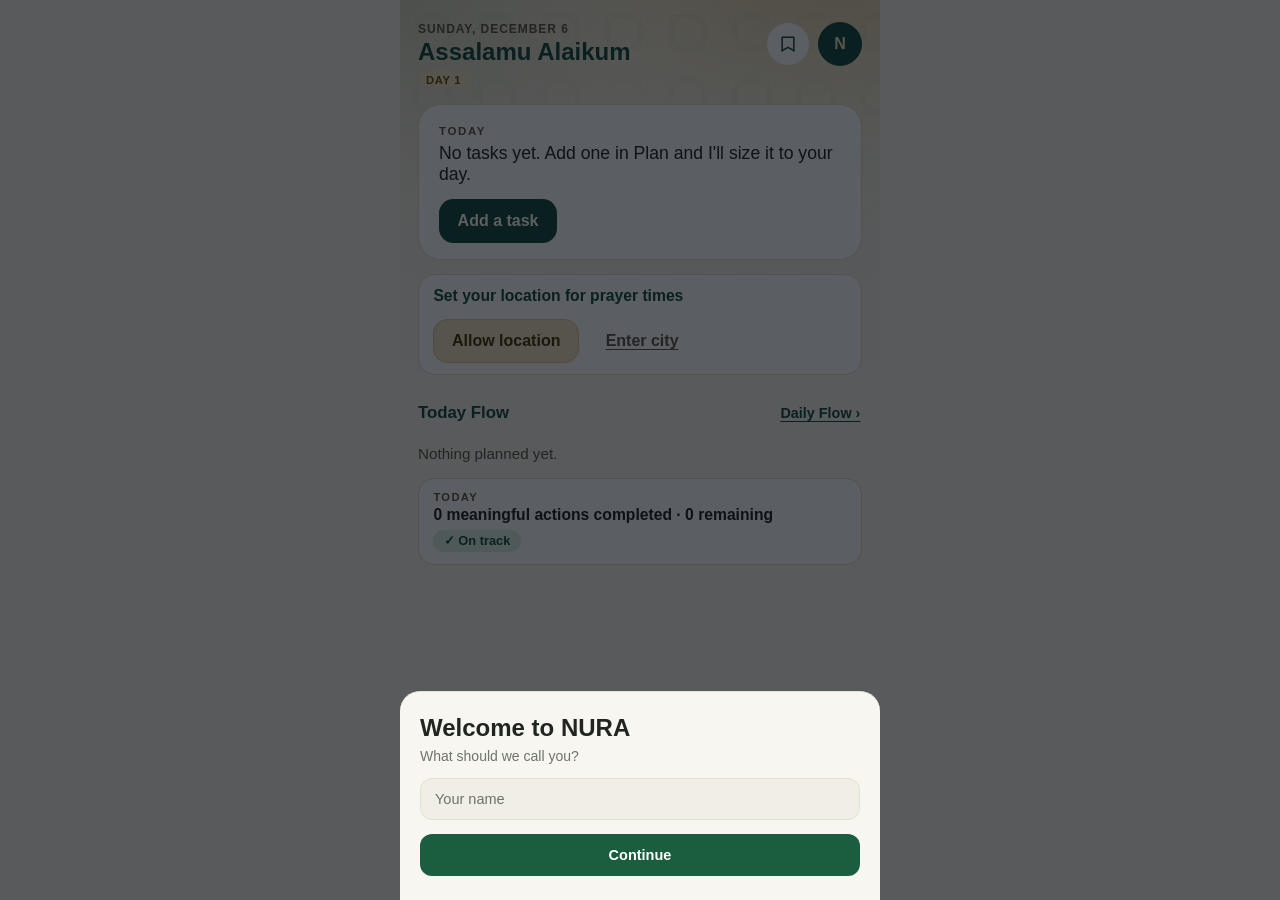
==== commit 5613eea9: "Sprint 1: Brain V0 - Today/NURA Now, Salah Trust Layer, capacity model, Plan, Progress, security + e" ====
--- a/index.html
+++ b/index.html
@@ -2,37 +2,23 @@
 <html lang="en" class="on-home">
 <head>
 <meta charset="UTF-8">
-<meta name="viewport" content="width=device-width, initial-scale=1.0, maximum-scale=1, user-scalable=no">
+<meta name="viewport" content="width=device-width, initial-scale=1.0">
 <title>NURA (Pre-20 Baseline)</title>
 <link rel="stylesheet" href="css/style.css">
+<link rel="stylesheet" href="css/sprint1.css">
 </head>
 <body>
 
 <div id="app">
 
-  <!-- HOME (rebuilt 2026-09-25): header, Right Now hero, companion note, Today's Priority,
-       Today's Progress, contextual quick actions. Everything is rendered from the app's own
-       saved data; nothing here is placeholder. -->
+  <!-- TODAY (Sprint 1): rendered by js/features/today.js. The old Home cards (Salah hero, priority card, progress
+       ring, tiles) are gone from this screen; the priority card element is kept parked below only because the
+       Duniya tools still mount it. -->
   <main class="view" id="view-home" data-view="home">
     <div class="home-atmosphere" aria-hidden="true"></div>
-
-    <header class="hh-header">
-      <div class="hh-head-text">
-        <p class="hh-date" id="home-date"></p>
-        <h1 class="hh-greeting" id="home-greeting">Assalamu Alaikum</h1>
-        <p class="hh-context"><span id="home-context"></span><span class="hh-day-pill" id="journey-badge-text">DAY 1</span></p>
-      </div>
-      <button class="avatar-btn hh-avatar" id="open-more-from-home" aria-label="Profile">
-        <span id="avatar-initial">N</span>
-      </button>
-    </header>
-
-    <section class="hero" id="salah-hero" aria-live="polite"></section>
-
-    <section class="hamdard-now hidden" id="hamdard-now"></section>
-
-    <div id="priority-card-home-slot"></div>
-
+    <div id="today-root"></div>
+  </main>
+  <div id="priority-park" class="hidden" aria-hidden="true">
     <section class="card priority-card" id="priority-card-el">
       <div class="card-row pc-eyebrow-row">
         <h2>Today's Priority</h2>
@@ -104,16 +90,14 @@
 
           <div id="priority-view-salah" class="hidden"></div>
           <div id="priority-view-sleep" class="hidden"></div>
+          <div id="priority-view-goal" class="pc-goal hidden"></div>
 
           <button class="priority-change-link" id="priority-change-btn">Choose a different priority</button>
         </div>
       </div>
     </section>
 
-    <section class="hh-progress" id="home-progress" aria-label="Today's progress"></section>
-
-    <section class="hh-actions" id="home-actions" aria-label="Useful next actions"></section>
-  </main>
+  </div>
 
   <!-- DAILY FLOW + LIFE GRID: opened from Home's progress card; not a tab -->
   <main class="view hidden" id="view-flow" data-view="flow">
@@ -250,12 +234,12 @@
   <main class="view hidden" id="view-chat" data-view="chat">
     <header class="top-header">
       <div>
-        <p class="eyebrow">AI Chat</p>
-        <h1>Bhai</h1>
-      </div>
-    </header>
-    <section class="card">
-      <p class="pending-note">Bhai reads your real NURA data on this device (today's Salah, plan, priority, progress) to suggest one realistic next step. It is rule-based, not a live AI model — nothing you type leaves this device. Not a doctor, therapist or scholar.</p>
+        <p class="eyebrow" data-i18n="nav.hamdard">Hamdard</p>
+        <h1>Hamdard</h1>
+      </div>
+    </header>
+    <section class="card">
+      <p class="pending-note">Hamdard reads your real NURA data on this device (today's Salah, plan, priority, progress) to suggest one realistic next step. It is rule-based, not a live AI model — nothing you type leaves this device. Not a doctor, therapist or scholar.</p>
     </section>
     <section class="card">
       <h2>What's going on?</h2>
@@ -436,7 +420,7 @@
     <header class="top-header">
       <div>
         <p class="eyebrow">Vault</p>
-        <h1>Hamdard</h1>
+        <h1>Private Vault</h1>
       </div>
     </header>
 
@@ -562,9 +546,9 @@
     </section>
 
     <section class="card">
-      <h2>Hamdard</h2>
+      <h2>Private Vault</h2>
       <p class="muted-line">Your private, encrypted reflection space.</p>
-      <button class="btn btn-outline btn-full" id="open-hamdard-btn">Open Hamdard</button>
+      <button class="btn btn-outline btn-full" id="open-hamdard-btn">Open Vault</button>
     </section>
 
     <section class="card">
@@ -592,7 +576,7 @@
 
     <section class="card">
       <h2>About this build</h2>
-      <p class="muted-line">NURA — Pre-20 September baseline. Restored from the project as it stood on 19 Sep 2026 (commit a6e47e0), with two changes: Bhai now reads your real NURA data to suggest a next step, and the Home screen was rebuilt on 25 Sep 2026 (Sunnah, Duniya, AI Chat and More are unchanged). It keeps its own data on this device, separate from the current NURA app.</p>
+      <p class="muted-line">NURA — Pre-20 September baseline, restored from the project as it stood on 19 Sep 2026 (commit a6e47e0) and then rebuilt in stages: Home became Today, a Daily Flow + Life Grid, and (Sprint 1) a decision engine that suggests one realistic next action from your day, Salah and personal pace. Everything stays on this device, separate from the current NURA app. Navigation is Today, Hamdard, Progress, Plan; Quran &amp; Sunnah, Duniya tools and settings are reached from the profile button on Today.</p>
     </section>
   </main>
 
@@ -607,27 +591,27 @@
     <section class="card" id="memory-content"></section>
   </main>
 
-  <!-- BOTTOM NAV -->
-  <nav class="bottom-nav">
-    <button class="nav-btn active" data-nav="home" aria-label="Home">
-      <svg viewBox="0 0 24 24" width="22" height="22"><path d="M12 3l9 8h-3v9h-5v-6h-2v6H6v-9H3z"/></svg>
-      <span>Home</span>
+  <!-- NEW VIEWS (Sprint 1): Progress and Plan. Contents are rendered by js/features/*.js -->
+  <main class="view hidden" id="view-progress" data-view="progress"><div id="progress-root"></div></main>
+  <main class="view hidden" id="view-plan" data-view="plan"><div id="plan-root"></div></main>
+
+  <!-- BOTTOM NAV: Today, Hamdard, Progress, Plan (labels come from the localisation table) -->
+  <nav class="bottom-nav" aria-label="Primary">
+    <button class="nav-btn active" data-nav="home" aria-label="Today" aria-current="page">
+      <svg viewBox="0 0 24 24" width="22" height="22" aria-hidden="true"><circle cx="12" cy="12" r="4"/><path d="M12 2v3M12 19v3M2 12h3M19 12h3M4.9 4.9l2.1 2.1M17 17l2.1 2.1M4.9 19.1L7 17M17 7l2.1-2.1"/></svg>
+      <span data-i18n="nav.today">Today</span>
     </button>
-    <button class="nav-btn" data-nav="sunnah" aria-label="Sunnah">
-      <svg viewBox="0 0 24 24" width="22" height="22"><path d="M5 4h14v16l-7-4-7 4z"/></svg>
-      <span>Sunnah</span>
+    <button class="nav-btn" data-nav="chat" aria-label="Hamdard">
+      <svg viewBox="0 0 24 24" width="22" height="22" aria-hidden="true"><path d="M4 4h16v12H7l-3 3z"/></svg>
+      <span data-i18n="nav.hamdard">Hamdard</span>
     </button>
-    <button class="nav-btn" data-nav="chat" aria-label="AI Chat">
-      <svg viewBox="0 0 24 24" width="22" height="22"><path d="M4 4h16v12H7l-3 3z"/></svg>
-      <span>AI Chat</span>
+    <button class="nav-btn" data-nav="progress" aria-label="Progress">
+      <svg viewBox="0 0 24 24" width="22" height="22" aria-hidden="true"><path d="M4 20V10M10 20V4M16 20v-7M22 20H2"/></svg>
+      <span data-i18n="nav.progress">Progress</span>
     </button>
-    <button class="nav-btn" data-nav="duniya" aria-label="Duniya">
-      <svg viewBox="0 0 24 24" width="22" height="22"><circle cx="12" cy="12" r="9"/><path d="M3 12h18M12 3a13 13 0 0 1 0 18a13 13 0 0 1 0-18z"/></svg>
-      <span>Duniya</span>
-    </button>
-    <button class="nav-btn" data-nav="more" aria-label="More">
-      <svg viewBox="0 0 24 24" width="22" height="22"><circle cx="5" cy="12" r="1.5"/><circle cx="12" cy="12" r="1.5"/><circle cx="19" cy="12" r="1.5"/></svg>
-      <span>More</span>
+    <button class="nav-btn" data-nav="plan" aria-label="Plan">
+      <svg viewBox="0 0 24 24" width="22" height="22" aria-hidden="true"><rect x="4" y="5" width="16" height="15" rx="2"/><path d="M4 10h16M9 3v4M15 3v4"/></svg>
+      <span data-i18n="nav.plan">Plan</span>
     </button>
   </nav>
 
@@ -699,9 +683,27 @@
 <!-- SIMPLE TOAST -->
 <div class="toast hidden" id="toast"></div>
 
+<!-- Sprint 1 core (pure, tested in lab.html) -> data layer -> features -> legacy app -->
+<script src="js/core/platform.js"></script>
+<script src="js/core/salah.js"></script>
+<script src="js/core/capacity.js"></script>
+<script src="js/core/interruption.js"></script>
+<script src="js/core/session.js"></script>
+<script src="js/core/guard.js"></script>
+<script src="js/core/i18n.js"></script>
+<script src="js/core/brain.js"></script>
+<script src="js/core/ai.js"></script>
+<script src="js/core/sources.js"></script>
+<script src="js/data/repo.js"></script>
 <script src="js/duas-data.js"></script>
 <script src="js/ruku-data.js"></script>
 <script src="js/quran-meta.js"></script>
 <script src="js/app.js"></script>
+<script src="js/features/ui.js"></script>
+<script src="js/features/bridge.js"></script>
+<script src="js/features/today.js"></script>
+<script src="js/features/plan.js"></script>
+<script src="js/features/progress.js"></script>
+<script src="js/features/boot.js"></script>
 </body>
 </html>
--- a/css/style.css
+++ b/css/style.css
@@ -1229,3 +1229,14 @@
 }
 .fl-cell.c-na.is-today { box-shadow: none; }
 .modal-sheet .fl-sticky { position: sticky; bottom: 0; z-index: 2; margin-top: 10px; box-shadow: 0 -12px 12px -4px var(--bg); }
+
+/* ---- custom goal: hint, saved confirmation, optional idea, priority card control ---- */
+.fl-hint { margin: -4px 0 10px; font-size: 12.5px; line-height: 1.45; color: #6A6244; }
+.fl-saved-name { margin: 0 0 4px; font-size: 20px; font-weight: 800; color: #174C3C; }
+.fl-idea { margin: 14px 0 12px; padding: 12px 14px; border-radius: 14px; background: rgba(201, 154, 61, 0.12); border: 1px solid rgba(201, 154, 61, 0.35); }
+.fl-idea-text { margin: 0 0 8px; font-size: 14px; line-height: 1.45; color: #2B372F; }
+.fl-idea-row { display: flex; flex-wrap: wrap; gap: 8px; }
+.fl-idea-row .btn { min-height: 40px; }
+.pc-goal { margin-top: 4px; }
+.pc-goal .fl-stepper { margin: 0 0 10px; }
+.fl-cell.c-na { color: #BDB595; font-weight: 400; cursor: default; }
--- a/css/sprint1.css
+++ b/css/sprint1.css
@@ -0,0 +1,170 @@
+/* NURA Sprint 1: Today, Plan, Progress. Mobile-first (designed at ~360px), rem units so system text scaling works,
+   44px minimum touch targets, state is never colour-only (icons + words). */
+:root { --s1-ivory:#F7F4EC; --s1-forest:#174C3C; --s1-forest2:#22674F; --s1-gold:#C99A3D; --s1-gold-soft:#F3E4BD; --s1-ink:#1F2A24; --s1-mut:#5F5A40; --s1-line:#E3DCC4; --s1-card:#FFFFFF; --s1-danger:#A93222; }
+
+.sr-only { position:absolute; width:1px; height:1px; margin:-1px; padding:0; overflow:hidden; clip:rect(0 0 0 0); white-space:nowrap; border:0; }
+#today-root, #plan-root, #progress-root { position:relative; z-index:1; padding-bottom:1.5rem; }
+#view-plan, #view-progress { position:relative; }
+
+/* ---------- Today: header ---------- */
+.td-head { display:flex; align-items:flex-start; justify-content:space-between; gap:.75rem; margin:.25rem 0 1rem; }
+.td-date { margin:0; font-size:.75rem; font-weight:700; letter-spacing:.08em; text-transform:uppercase; color:var(--s1-mut); }
+.td-greet { margin:.15rem 0 .25rem; font-size:1.5rem; line-height:1.2; color:var(--s1-forest); }
+.td-sub { margin:0; display:flex; flex-wrap:wrap; gap:.4rem; align-items:center; }
+.td-day, .td-ctx { font-size:.7rem; font-weight:800; letter-spacing:.06em; padding:.15rem .5rem; border-radius:999px; background:var(--s1-gold-soft); color:#6B4C10; }
+.td-ctx { background:var(--s1-forest); color:#F6E8BE; }
+.td-head-actions { display:flex; gap:.5rem; }
+.td-icon, .td-avatar { width:2.75rem; height:2.75rem; border-radius:50%; border:1px solid var(--s1-line); background:var(--s1-card); color:var(--s1-forest); font:inherit; font-weight:800; display:inline-flex; align-items:center; justify-content:center; cursor:pointer; }
+.td-icon svg { fill:none; stroke:currentColor; stroke-width:1.8; }
+.td-avatar { background:var(--s1-forest); color:#F6E8BE; border-color:var(--s1-forest); }
+
+/* ---------- Buttons ---------- */
+.td-btn { min-height:2.75rem; padding:.6rem 1.1rem; border-radius:.9rem; border:1px solid transparent; font:inherit; font-size:1rem; font-weight:700; cursor:pointer; line-height:1.2; }
+.td-btn-block { display:block; width:100%; margin-top:.6rem; }
+.td-btn-sm { min-height:2.75rem; padding:.45rem .9rem; font-size:.9rem; }
+.td-btn-primary { background:var(--s1-forest); color:#fff; }
+.td-btn-soft { background:var(--s1-gold-soft); color:#4C3508; border-color:#E3CB86; }
+.td-btn-outline { background:transparent; color:var(--s1-forest); border-color:var(--s1-forest); }
+.td-btn-ghost { background:transparent; color:var(--s1-mut); border-color:transparent; text-decoration:underline; text-underline-offset:3px; }
+.td-btn-danger { color:var(--s1-danger); border-color:var(--s1-danger); }
+.td-btn:focus-visible, .td-link:focus-visible, .s1-chip:focus-visible, .pl-mini:focus-visible, .td-check:focus-visible, .td-step:focus-visible, .td-icon:focus-visible, .td-avatar:focus-visible { outline:3px solid var(--s1-gold); outline-offset:2px; }
+.td-row { display:flex; flex-wrap:wrap; gap:.5rem; margin-top:.9rem; }
+.td-link { background:none; border:0; padding:.6rem .1rem; min-height:2.75rem; font:inherit; font-size:.9rem; font-weight:700; color:var(--s1-forest); text-decoration:underline; text-underline-offset:3px; cursor:pointer; }
+.td-link-inline { display:inline; padding:0; min-height:0; }
+
+/* ---------- NURA Now: the one thing that wins ---------- */
+.td-now { position:relative; border-radius:1.4rem; padding:1.25rem 1.25rem 1rem; color:#F7F0DC; background:linear-gradient(155deg,var(--s1-forest) 0%,var(--s1-forest2) 100%); box-shadow:0 .6rem 1.4rem rgba(23,76,60,.28); margin-bottom:.9rem; }
+.td-now-label { margin:0 0 .35rem; font-size:.72rem; font-weight:800; letter-spacing:.14em; color:#E8CF8A; }
+.td-now-title { margin:0; font-size:1.7rem; line-height:1.2; color:#fff; }
+.td-now-sub { margin:.2rem 0 0; font-size:1.05rem; color:#EADFB9; }
+.td-now-meta { display:flex; flex-wrap:wrap; gap:.4rem; margin:.7rem 0 .2rem; }
+.td-chip { display:inline-block; padding:.25rem .65rem; border-radius:999px; background:rgba(255,255,255,.14); color:#F7F0DC; font-size:.85rem; font-weight:700; }
+.td-chip-strong { background:#F0D78F; color:#3F2C05; }
+.td-now-line { margin:.5rem 0 0; font-size:.98rem; line-height:1.45; color:#F2EAD0; }
+.td-now .td-btn-primary { background:#F0C766; color:#2E2105; }
+.td-now .td-btn-outline { color:#F7F0DC; border-color:rgba(247,240,220,.7); }
+.td-now .td-btn-ghost { color:#E8DDB8; }
+.td-now .td-btn-soft { background:#F0C766; color:#2E2105; border-color:#F0C766; }
+.td-now .td-link { color:#F0D78F; }
+.td-quiet { background:var(--s1-card); color:var(--s1-ink); box-shadow:none; border:1px solid var(--s1-line); }
+.td-quiet .td-now-label { color:var(--s1-mut); }
+.td-quiet .td-now-quiet { margin:.1rem 0 .5rem; font-size:1.1rem; color:var(--s1-ink); }
+.td-quiet .td-btn-primary { background:var(--s1-forest); color:#fff; }
+.td-quiet .td-btn-soft { background:var(--s1-gold-soft); color:#4C3508; }
+.td-quiet .td-link { color:var(--s1-forest); }
+.td-quiet .td-chip { background:var(--s1-gold-soft); color:#4C3508; }
+.td-hint { margin-top:.9rem; padding:.7rem .8rem; border-radius:.9rem; background:rgba(255,255,255,.1); }
+.td-quiet .td-hint { background:var(--s1-gold-soft); }
+.td-hint-text { margin:0; font-size:.95rem; }
+.td-noplan { margin:.7rem 0 0; font-size:.9rem; color:#E8DDB8; }
+.td-why { margin-top:.5rem; padding:.8rem .9rem; border-radius:.9rem; background:rgba(255,255,255,.1); }
+.td-why-title { margin:0 0 .4rem; font-size:.7rem; font-weight:800; letter-spacing:.12em; color:#E8CF8A; }
+.td-why-list { margin:0; padding-left:1.1rem; font-size:.95rem; line-height:1.5; }
+.td-why-list li { margin-bottom:.25rem; }
+.td-timer { margin:.6rem 0 0; font-size:3rem; font-weight:800; font-variant-numeric:tabular-nums; letter-spacing:.02em; color:#fff; }
+.td-stepper { display:flex; align-items:center; gap:.75rem; margin:.8rem 0 0; }
+.td-step { width:3rem; height:3rem; border-radius:50%; border:1px solid rgba(247,240,220,.7); background:transparent; color:#F7F0DC; font:inherit; font-size:1.4rem; font-weight:800; cursor:pointer; }
+.td-step-count { font-size:1.05rem; font-weight:700; min-width:6rem; text-align:center; }
+.td-pulse { animation:td-pulse 1.4s ease-out 2; }
+@keyframes td-pulse { 0% { box-shadow:0 0 0 0 rgba(240,199,102,.7); } 100% { box-shadow:0 0 0 .9rem rgba(240,199,102,0); } }
+
+/* ---------- Salah strip ---------- */
+.td-salah { padding:.7rem .9rem; border-radius:1rem; background:var(--s1-card); border:1px solid var(--s1-line); margin-bottom:1rem; }
+.td-salah-main { display:flex; align-items:center; justify-content:space-between; gap:.5rem; }
+.td-salah-text, .td-salah-line { font-size:.98rem; font-weight:700; color:var(--s1-forest); margin:0; }
+.td-salah-foot { display:flex; align-items:center; gap:.6rem; flex-wrap:wrap; }
+.td-salah-note { font-size:.75rem; color:var(--s1-mut); }
+.td-times { list-style:none; margin:0 0 .8rem; padding:0; }
+.td-times li { display:flex; justify-content:space-between; padding:.45rem 0; border-bottom:1px solid var(--s1-line); font-weight:700; }
+.td-explain-line { margin:.45rem 0; font-size:.92rem; line-height:1.5; }
+
+/* ---------- Today Flow ---------- */
+.td-flow { margin-bottom:1rem; }
+.td-flow-head { display:flex; align-items:center; justify-content:space-between; }
+.td-h { margin:0; font-size:1.05rem; color:var(--s1-forest); }
+.td-flow-list { list-style:none; margin:.4rem 0 0; padding:0; }
+.td-fr { display:grid; grid-template-columns:1.4rem 4.2rem 1fr auto; align-items:center; column-gap:.4rem; padding:.55rem .6rem; border-radius:.8rem; color:var(--s1-ink); min-height:2.75rem; }
+.td-fr-icon { font-size:1rem; text-align:center; color:var(--s1-mut); }
+.td-fr-time { font-size:.78rem; font-weight:700; color:var(--s1-mut); font-variant-numeric:tabular-nums; }
+.td-fr-body { display:flex; flex-direction:column; min-width:0; }
+.td-fr-name { font-size:.98rem; font-weight:600; overflow-wrap:anywhere; }
+.td-fr-note { font-size:.78rem; color:var(--s1-mut); }
+.td-fr-tag { margin-left:.4rem; font-size:.62rem; font-weight:800; letter-spacing:.08em; padding:.1rem .4rem; border-radius:999px; background:var(--s1-gold); color:#2E2105; vertical-align:middle; }
+.td-fr-completed { color:var(--s1-mut); } .td-fr-completed .td-fr-icon { color:var(--s1-forest); font-weight:800; }
+.td-fr-completed .td-fr-name { font-weight:500; }
+.td-fr-current, .td-fr.is-now { background:var(--s1-gold-soft); border-left:4px solid var(--s1-gold); }
+.td-fr-current .td-fr-icon { color:#8A5E0E; }
+.td-fr-current .td-fr-name, .td-fr.is-now .td-fr-name { font-weight:800; }
+.td-fr.is-next .td-fr-name { font-weight:700; }
+.td-fr-moved { background:rgba(23,76,60,.06); } .td-fr-moved .td-fr-icon { color:var(--s1-forest); }
+.td-fr-removed .td-fr-name { text-decoration:line-through; color:var(--s1-mut); }
+.td-fr-collapsed { grid-template-columns:1fr; }
+.td-check { width:2.75rem; height:2.75rem; border-radius:50%; border:2px solid var(--s1-forest); background:transparent; color:#fff; font-size:1.1rem; font-weight:800; cursor:pointer; }
+.td-check.is-on { background:var(--s1-forest); }
+.td-empty { margin:.6rem 0; font-size:.95rem; color:var(--s1-mut); }
+
+/* ---------- Compact progress ---------- */
+.td-progress { padding:.75rem .9rem; border-radius:1rem; background:var(--s1-card); border:1px solid var(--s1-line); }
+.td-eyebrow { margin:0 0 .2rem; font-size:.7rem; font-weight:800; letter-spacing:.12em; color:var(--s1-mut); }
+.td-prog-main { margin:0 0 .4rem; font-size:.98rem; font-weight:600; }
+.td-pill { display:inline-block; padding:.2rem .65rem; border-radius:999px; font-size:.8rem; font-weight:800; }
+.td-pill.is-ok { background:#DDEFE5; color:#14543B; } .td-pill.is-adjust { background:#FBE9C6; color:#6B4300; }
+
+/* ---------- Sheets, chips, forms ---------- */
+.s1-sheet-head { display:flex; align-items:center; justify-content:space-between; margin-bottom:.5rem; }
+.s1-sheet-head h2 { margin:0; font-size:1.2rem; }
+.s1-sheet { max-height:88vh; overflow-y:auto; }
+.s1-label { margin:.8rem 0 .3rem; font-size:.75rem; font-weight:800; letter-spacing:.08em; text-transform:uppercase; color:var(--s1-mut); display:block; }
+.s1-chips { display:flex; flex-wrap:wrap; gap:.5rem; margin:.3rem 0 .6rem; }
+.s1-chip { min-height:2.75rem; padding:.5rem .95rem; border-radius:999px; border:1px solid var(--s1-line); background:#fff; color:var(--s1-ink); font:inherit; font-size:.92rem; font-weight:600; cursor:pointer; }
+.s1-chip.is-on, .s1-chip[aria-checked="true"], .s1-chip[aria-pressed="true"] { background:var(--s1-forest); border-color:var(--s1-forest); color:#F6E8BE; }
+.s1-check { display:flex; align-items:center; gap:.5rem; margin:.8rem 0; font-size:.95rem; min-height:2.75rem; }
+.s1-check input { width:1.4rem; height:1.4rem; }
+.s1-sheet .text-input { margin-bottom:.5rem; font-size:1rem; min-height:2.75rem; }
+
+/* ---------- Plan + Progress ---------- */
+.pl-head { margin:.25rem 0 1rem; }
+.pl-title { margin:.1rem 0 .15rem; font-size:1.5rem; color:var(--s1-forest); }
+.pl-hint { margin:.15rem 0 .5rem; font-size:.85rem; color:var(--s1-mut); line-height:1.45; }
+.pl-sec { background:var(--s1-card); border:1px solid var(--s1-line); border-radius:1.1rem; padding:.9rem 1rem; margin-bottom:.9rem; }
+.pl-h { margin:0 0 .4rem; font-size:1.02rem; color:var(--s1-forest); }
+.pl-empty { margin:.3rem 0 .6rem; font-size:.92rem; color:var(--s1-mut); }
+.pl-done { margin:0 0 .8rem; padding:.5rem .8rem; border-radius:.8rem; background:#DDEFE5; color:#14543B; font-weight:700; }
+.pl-list { list-style:none; margin:0; padding:0; }
+.pl-item { display:flex; align-items:center; gap:.6rem; padding:.55rem 0; border-bottom:1px solid var(--s1-line); }
+.pl-item:last-child { border-bottom:0; }
+.pl-item.is-off .pl-item-title { text-decoration:line-through; color:var(--s1-mut); }
+.pl-item-main { flex:1; display:flex; flex-direction:column; min-width:0; }
+.pl-item-title { font-weight:700; font-size:.98rem; overflow-wrap:anywhere; } .pl-item-sub { font-size:.8rem; color:var(--s1-mut); }
+.pl-check { width:1.5rem; height:1.5rem; flex:none; }
+.pl-step { display:flex; align-items:center; gap:.3rem; } .pl-step .td-step { width:2.75rem; height:2.75rem; border-color:var(--s1-forest); color:var(--s1-forest); } .pl-step-n { font-size:.8rem; font-weight:700; min-width:4.5rem; text-align:center; }
+.pl-mini { min-height:2.75rem; min-width:2.75rem; padding:.3rem .75rem; border-radius:.7rem; border:1px solid var(--s1-line); background:#fff; color:var(--s1-forest); font:inherit; font-size:.85rem; font-weight:700; cursor:pointer; }
+.pl-mini.is-on { background:var(--s1-forest); color:#F6E8BE; border-color:var(--s1-forest); }
+.pl-add { min-height:2.75rem; margin-top:.5rem; padding:.5rem .9rem; border-radius:.8rem; border:1px dashed var(--s1-forest); background:transparent; color:var(--s1-forest); font:inherit; font-weight:700; cursor:pointer; }
+.pl-inline { margin-top:.6rem; } .pl-inline-label { display:flex; align-items:center; justify-content:space-between; gap:.6rem; font-weight:700; font-size:.92rem; }
+.pl-time { width:auto; margin:0; }
+.pl-row { display:flex; gap:.5rem; align-items:center; } .pl-row .text-input { flex:1; margin:0; }
+.pl-notice { margin:.6rem 0 0; padding:.55rem .8rem; border-radius:.8rem; background:var(--s1-gold-soft); font-size:.92rem; }
+.pl-proposal { margin-top:.7rem; padding:.8rem; border-radius:.9rem; border:2px solid var(--s1-gold); background:#FFF9EA; }
+.pl-proposal-text { margin:0 0 .4rem; font-weight:700; } .pl-proposal-list { margin:0 0 .3rem; padding-left:1.1rem; font-size:.9rem; }
+.pl-confirm { position:sticky; bottom:4.6rem; z-index:3; padding:.6rem 0 .2rem; background:linear-gradient(to top,var(--s1-ivory) 70%,rgba(247,244,236,0)); text-align:center; }
+.pl-offsets { display:grid; grid-template-columns:repeat(auto-fit,minmax(5.5rem,1fr)); gap:.5rem; } .pl-off { display:flex; flex-direction:column; font-size:.8rem; font-weight:700; } .pl-off .text-input { margin:.2rem 0 0; }
+.pl-learn-item { padding:.7rem 0; border-bottom:1px solid var(--s1-line); } .pl-learn-item:last-child { border-bottom:0; }
+.pl-learn-text { margin:0; font-weight:700; } .pl-learn-actions { display:flex; flex-wrap:wrap; gap:.4rem; margin-top:.4rem; }
+.pl-learning { margin:.2rem 0; font-size:.92rem; color:var(--s1-mut); }
+.pl-log summary { cursor:pointer; min-height:2.75rem; display:flex; align-items:center; } .pl-log-item { font-size:.78rem; padding:.2rem 0; color:var(--s1-mut); overflow-wrap:anywhere; }
+
+@media (prefers-reduced-motion: reduce) { .td-pulse { animation:none; } }
+@media (max-width: 380px) { .td-now-title { font-size:1.5rem; } .td-timer { font-size:2.6rem; } .td-fr { grid-template-columns:1.2rem 3.6rem 1fr auto; } }
+
+/* visible tick circle is smaller than its 44px tap target */
+.td-check { border:0; background:transparent; display:inline-flex; align-items:center; justify-content:center; padding:0; }
+.td-check .td-dot { width:1.55rem; height:1.55rem; border-radius:50%; border:2px solid var(--s1-forest); display:inline-flex; align-items:center; justify-content:center; font-size:.9rem; font-weight:800; color:#fff; line-height:1; }
+.td-check.is-on { background:transparent; }
+.td-check.is-on .td-dot { background:var(--s1-forest); }
+
+/* Plan rows wrap on narrow screens: title + menu first, stepper underneath */
+.pl-item { flex-wrap:wrap; }
+.pl-item-main { flex:1 1 8rem; }
+.pl-step { flex:1 0 100%; padding-left:2.1rem; }
+#plan-root { padding-bottom:6.5rem; }
